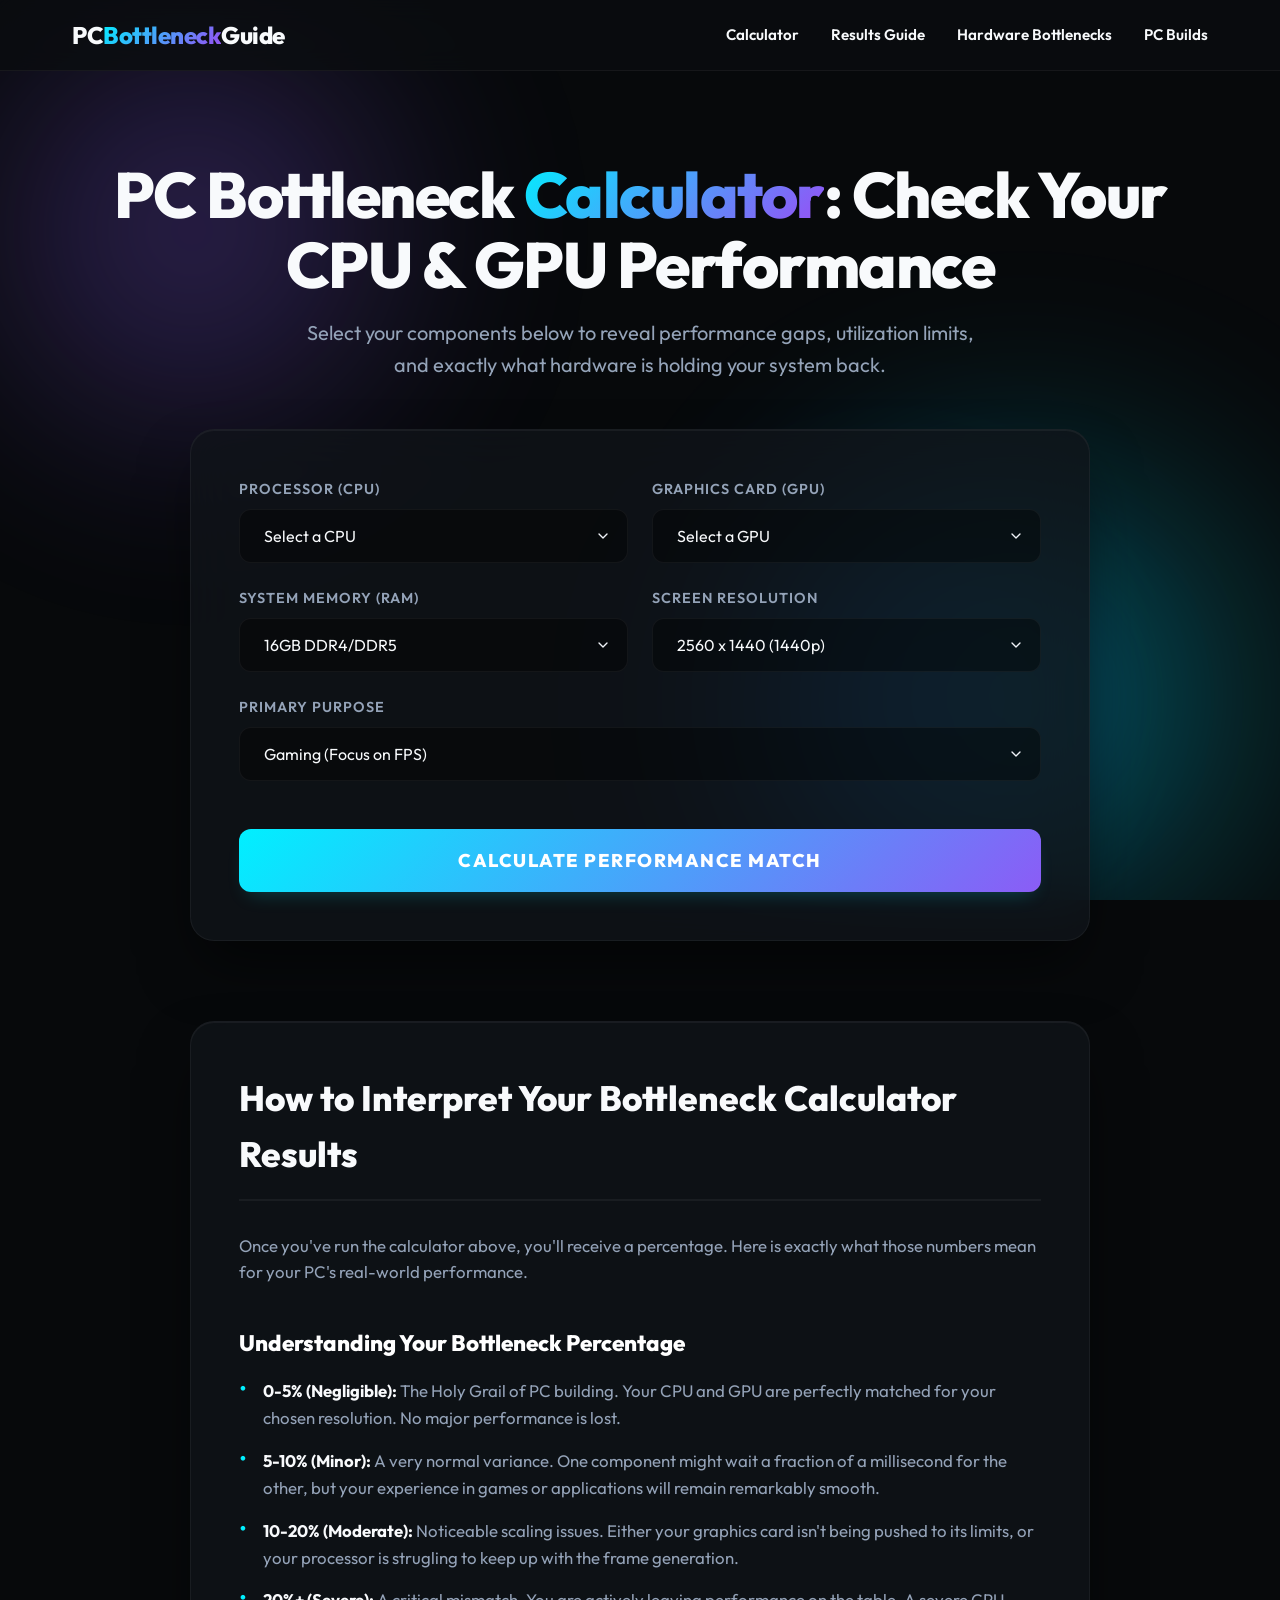
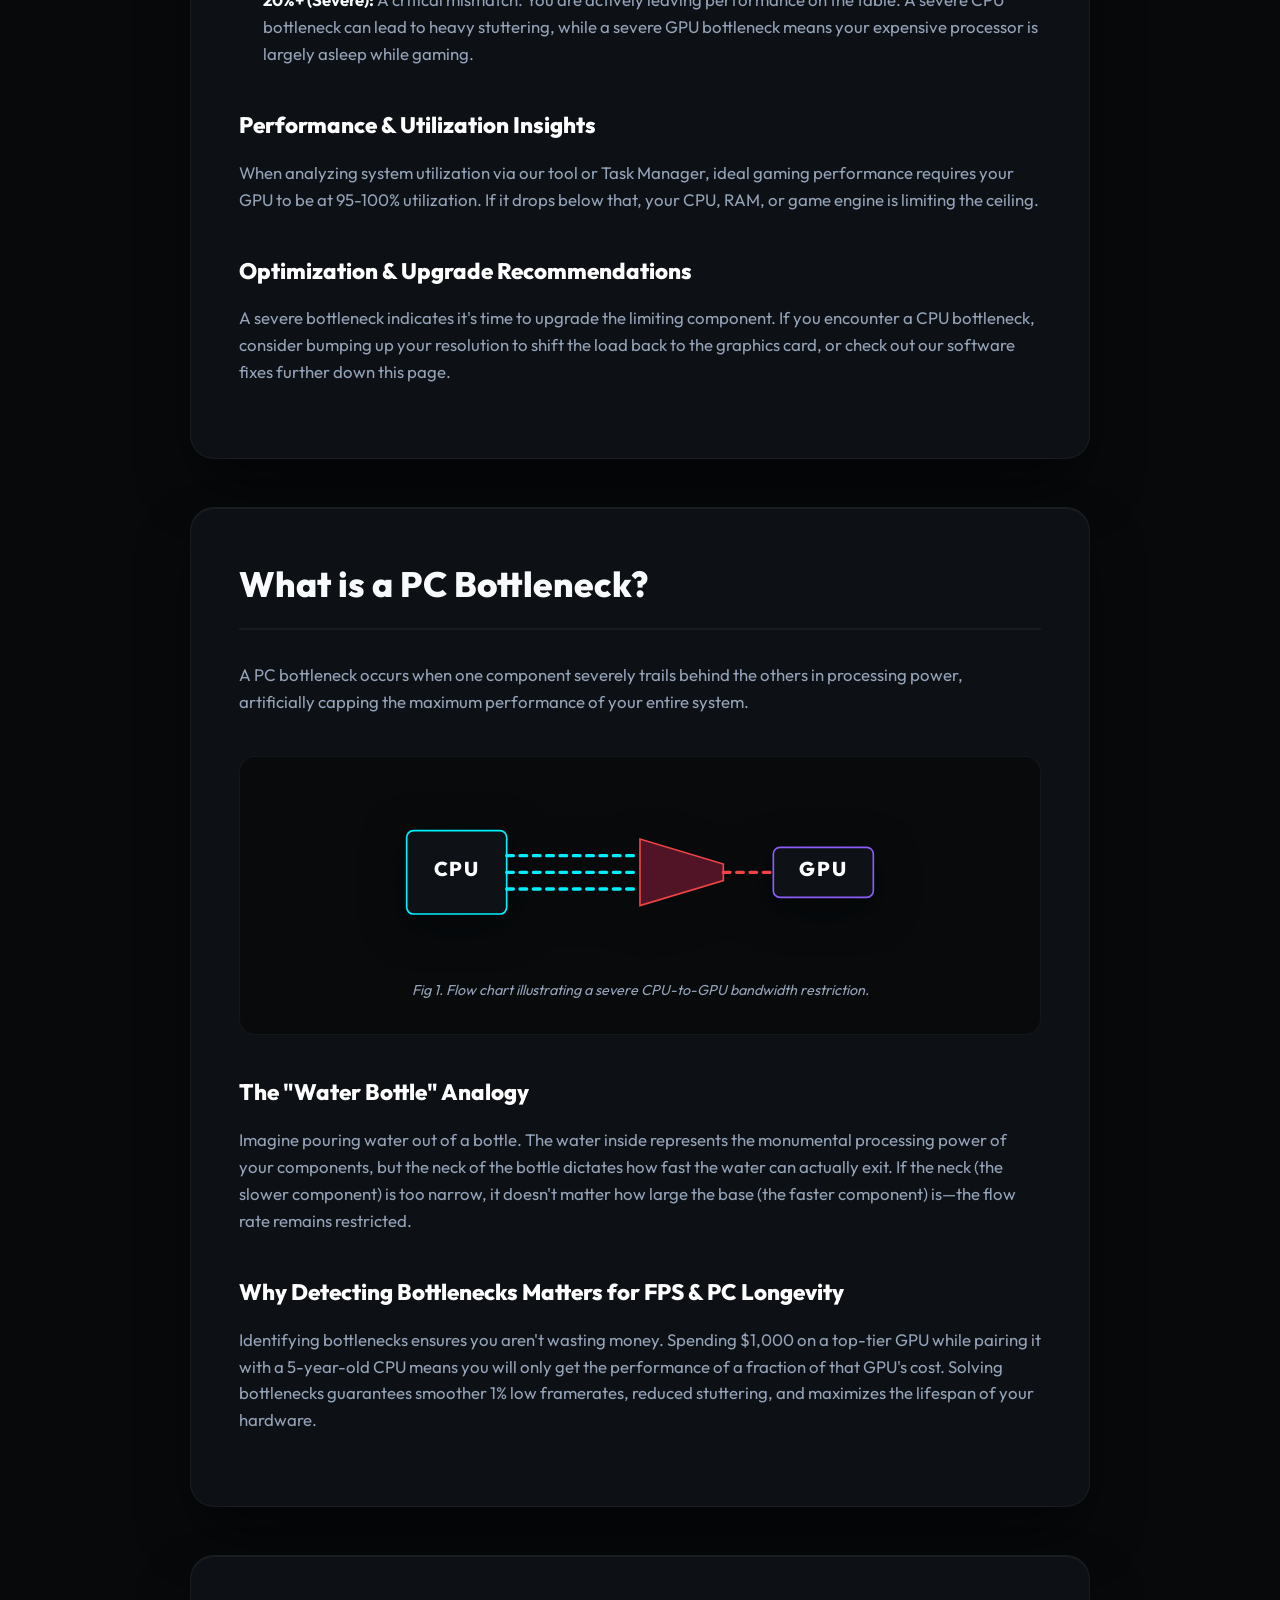
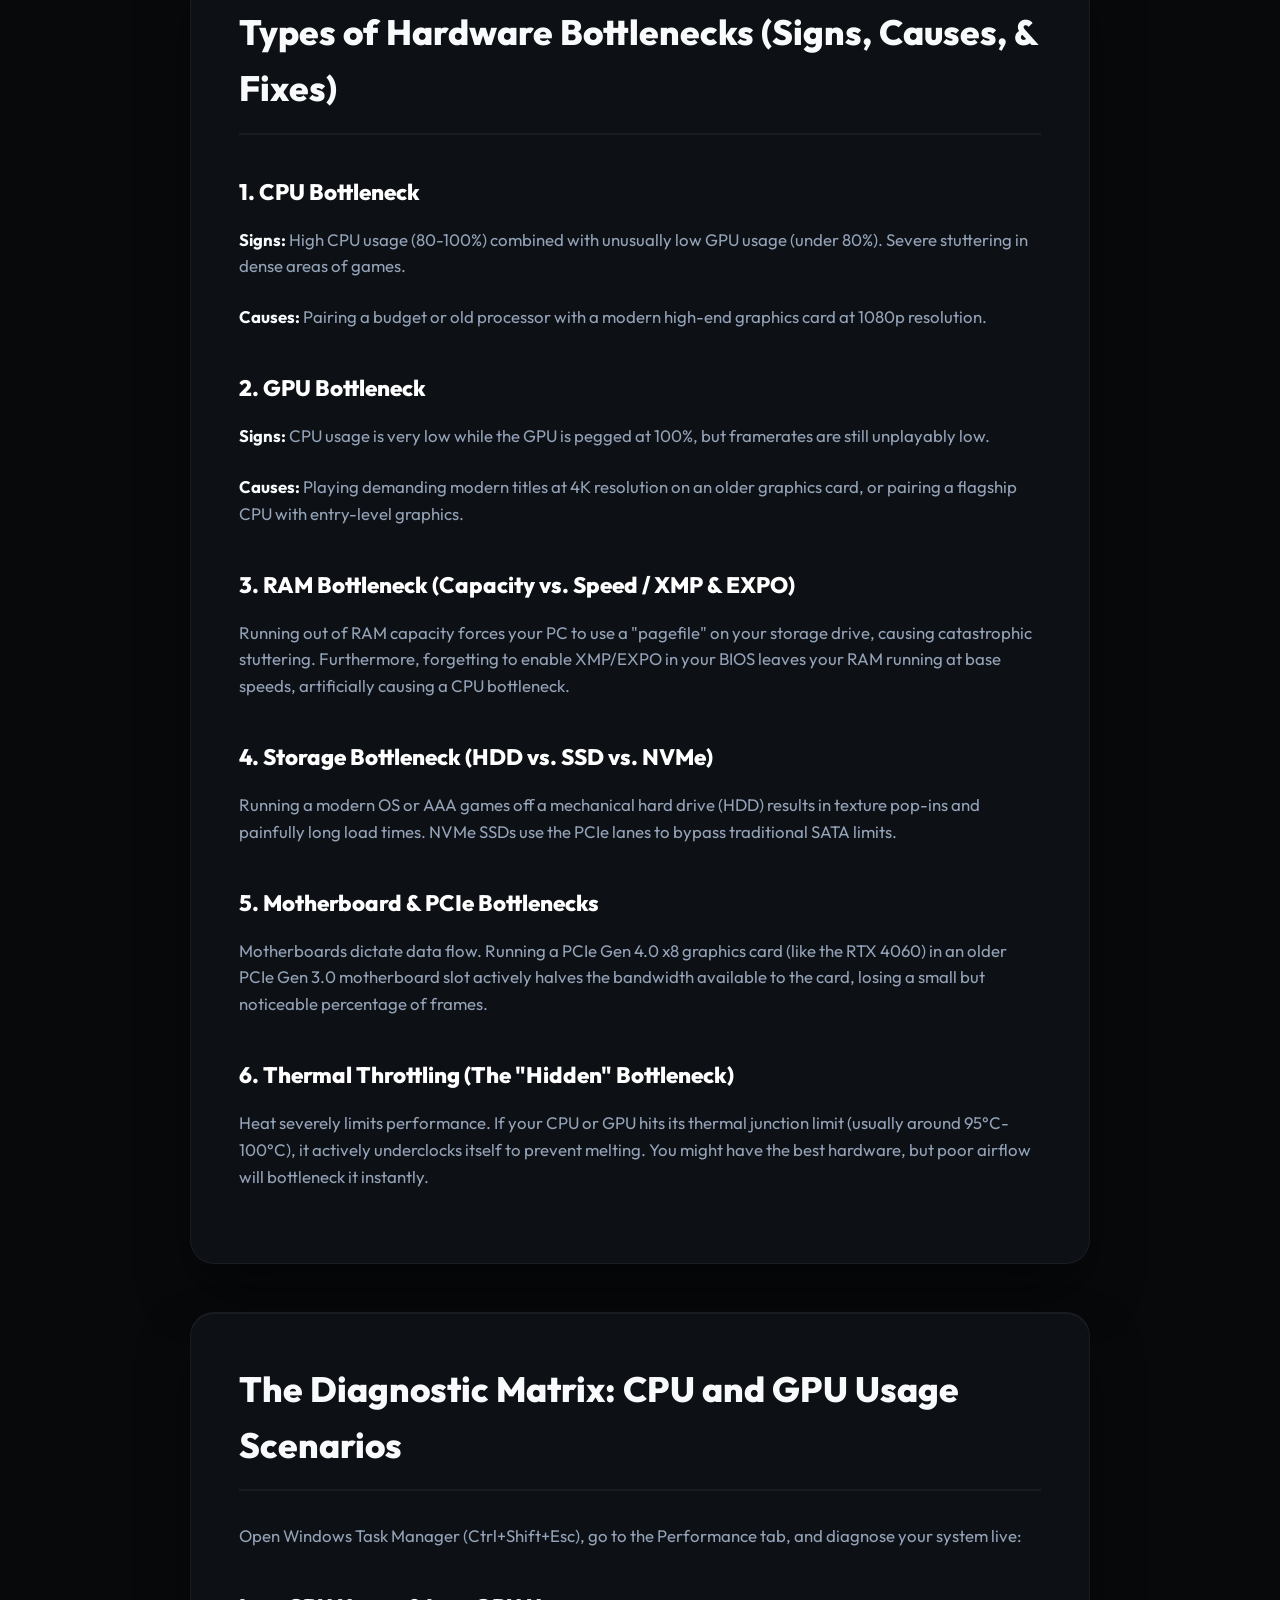
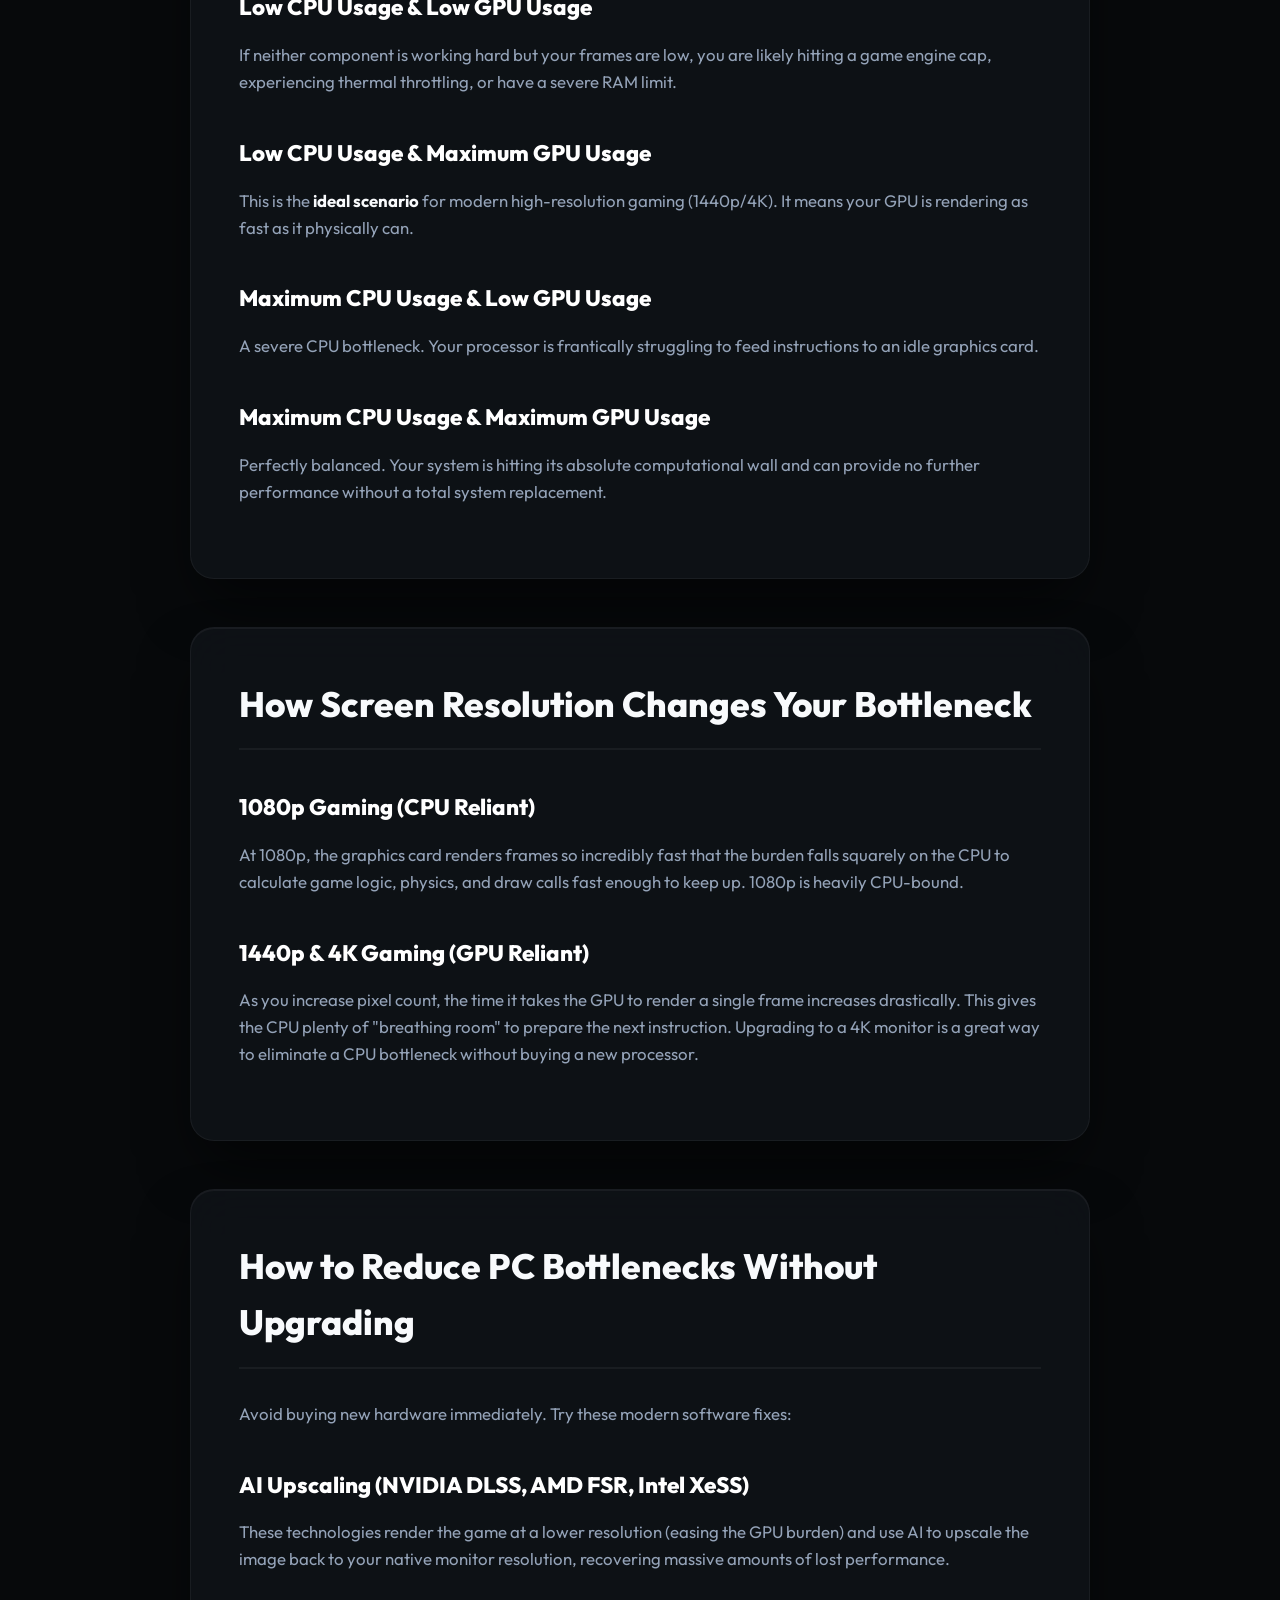
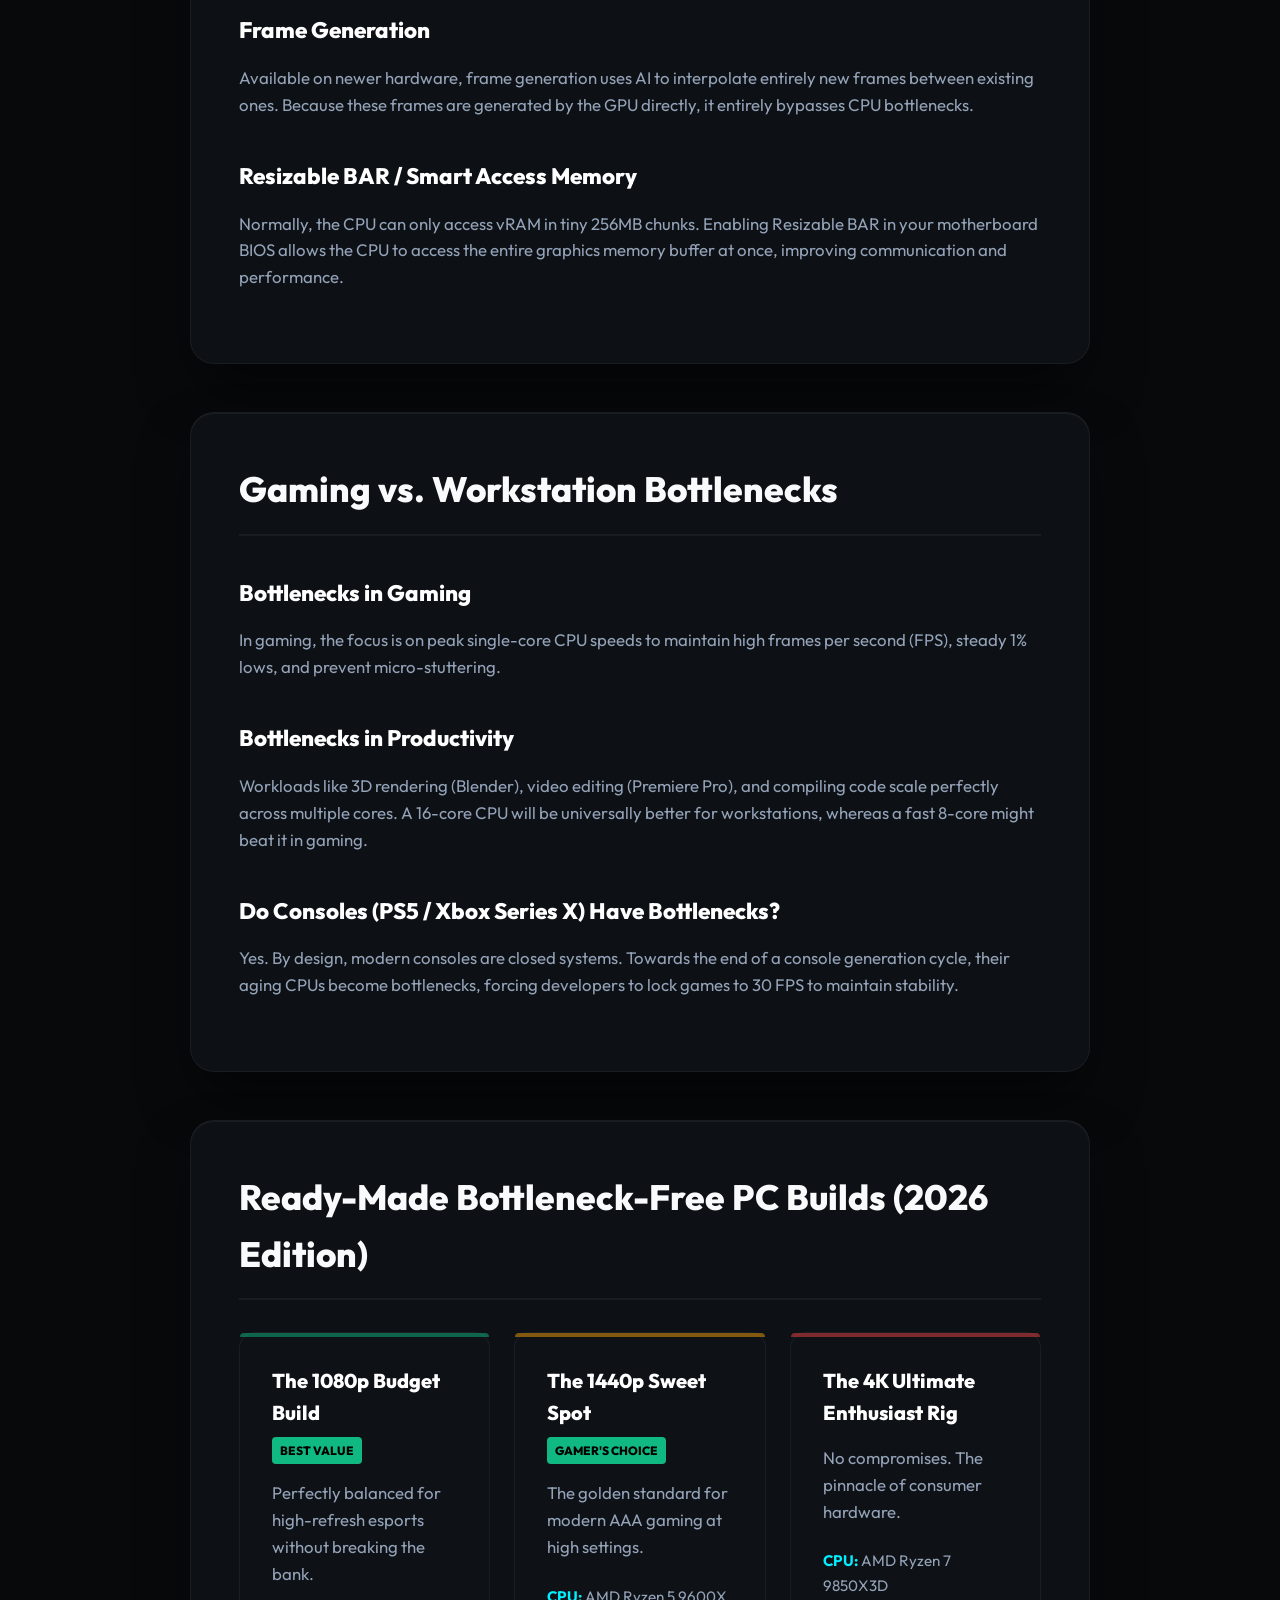
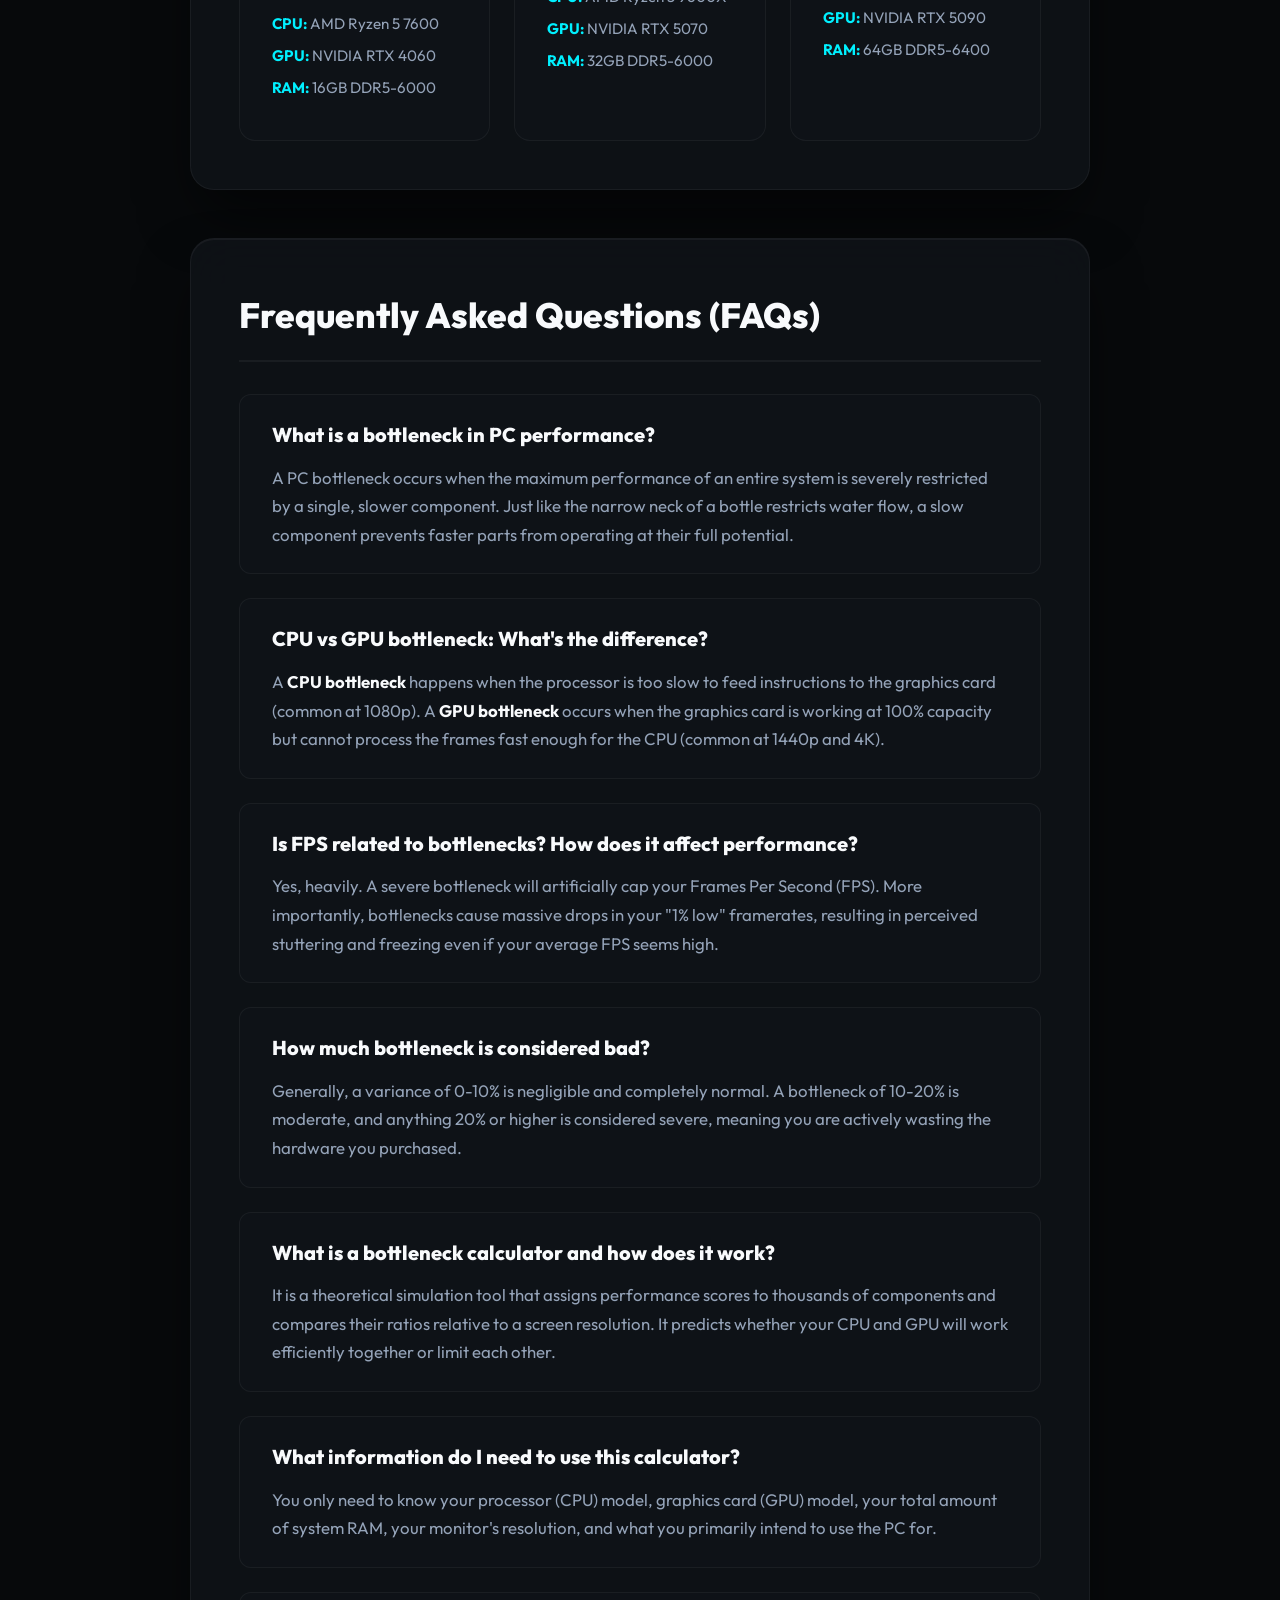
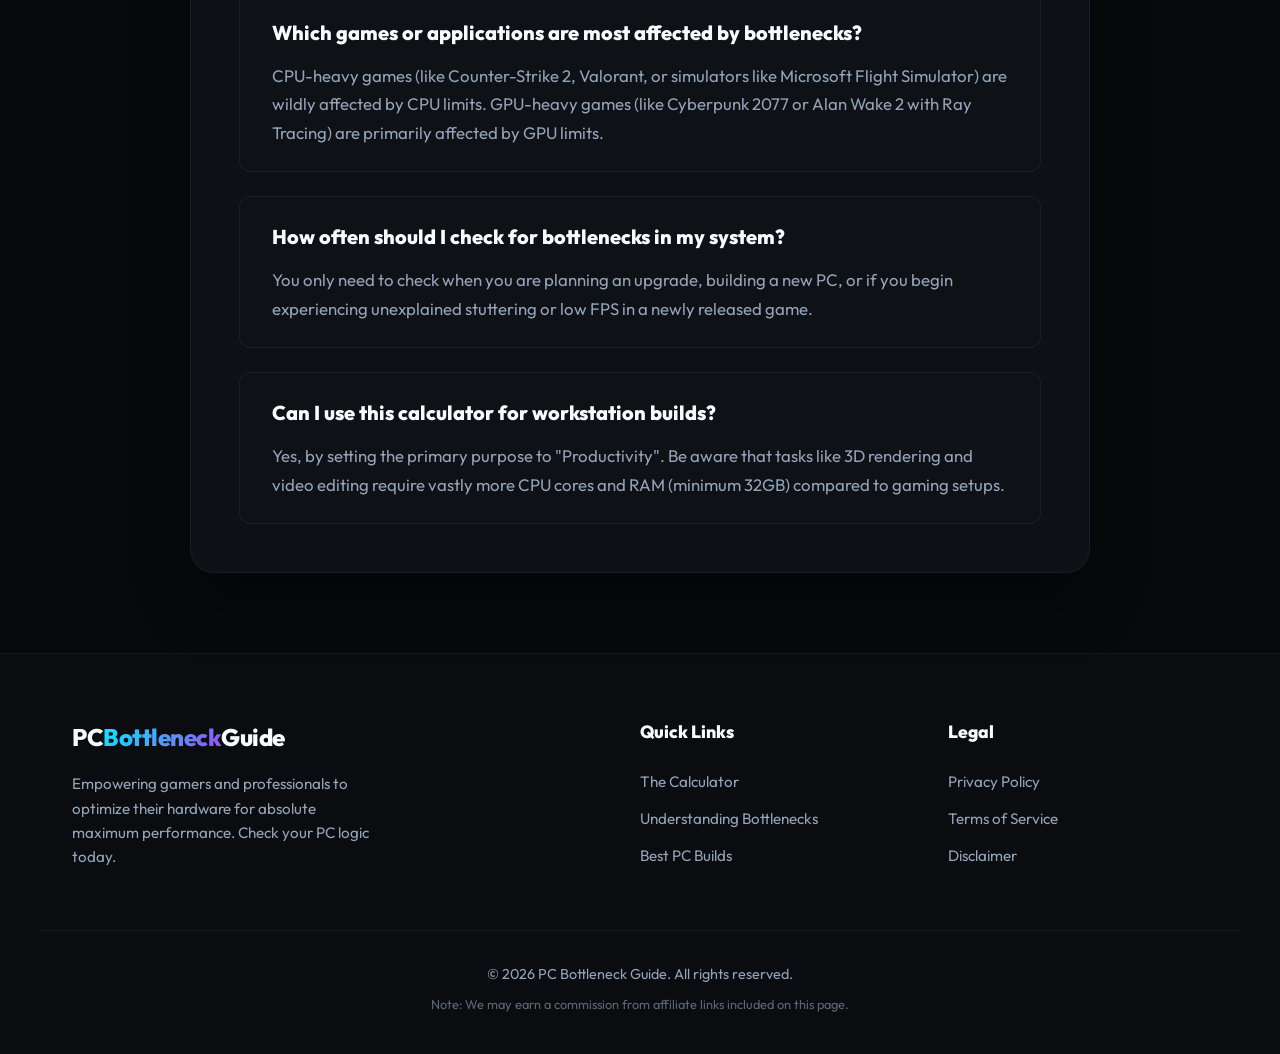
==== index.html @ bea9125f "Add files via upload" ====
<!DOCTYPE html>
<html lang="en">

<head>
    <meta charset="UTF-8">
    <meta name="viewport" content="width=device-width, initial-scale=1.0">
    <title>PC Bottleneck Calculator: Check Your CPU & GPU Performance</title>
    <link href="https://fonts.googleapis.com/css2?family=Outfit:wght@300;400;600;800&display=swap" rel="stylesheet">
    <link rel="stylesheet" href="styles.css">
    <meta name="description"
        content="Calculate PC bottlenecks and find out if your CPU, GPU, or RAM is holding your system back. Discover expert tips to optimize your build for gaming and productivity.">

    <!-- Technical & On-Page SEO -->
    <link rel="canonical" href="https://yourdomain.com/" />
    <meta name="robots" content="index, follow, max-image-preview:large, max-snippet:-1, max-video-preview:-1" />
    <meta name="keywords"
        content="bottleneck calculator, pc bottleneck, cpu bottleneck, gpu bottleneck, pc build optimizer, gaming frame rate, computer bottleneck test">

    <!-- Open Graph (Facebook, LinkedIn) -->
    <meta property="og:locale" content="en_US" />
    <meta property="og:type" content="website" />
    <meta property="og:title" content="PC Bottleneck Calculator: Check Your CPU & GPU Match" />
    <meta property="og:description"
        content="Calculate PC bottlenecks and find out if your CPU, GPU, or RAM is holding your system back. Discover expert tips to optimize your build." />
    <meta property="og:url" content="https://yourdomain.com/" />
    <meta property="og:site_name" content="PC Bottleneck Guide" />
    <meta property="og:image" content="https://yourdomain.com/og-image.jpg" />
    <meta property="og:image:width" content="1200" />
    <meta property="og:image:height" content="630" />

    <!-- Twitter Cards -->
    <meta name="twitter:card" content="summary_large_image" />
    <meta name="twitter:title" content="PC Bottleneck Calculator: Check Your CPU & GPU Match" />
    <meta name="twitter:description"
        content="Calculate PC bottlenecks and find out if your CPU, GPU, or RAM is holding your system back." />
    <meta name="twitter:image" content="https://yourdomain.com/twitter-image.jpg" />

    <!-- Structured Data for FAQ E-E-A-T SEO -->
    <script type="application/ld+json">
    {
      "@context": "https://schema.org",
      "@type": "FAQPage",
      "mainEntity": [
        {
          "@type": "Question",
          "name": "What is a bottleneck in PC performance?",
          "acceptedAnswer": {
            "@type": "Answer",
            "text": "A bottleneck occurs when the performance of an entire computer system is severely limited by a single component, most commonly the CPU or GPU."
          }
        },
        {
          "@type": "Question",
          "name": "Should I upgrade my CPU or GPU first?",
          "acceptedAnswer": {
            "@type": "Answer",
            "text": "If you experience high CPU usage and low GPU usage, upgrade the CPU. If your GPU hits 100% while your CPU has plenty of overhead, upgrading the GPU will yield the most benefit."
          }
        }
      ]
    }
    </script>
</head>

<body id="top">
    <div class="background-effects">
        <div class="glow-orb orb-1"></div>
        <div class="glow-orb orb-2"></div>
        <div class="glow-orb orb-3"></div>
    </div>

    <header class="site-header glass-nav">
        <div class="nav-container">
            <a href="#top" class="logo">PC<span class="highlight">Bottleneck</span>Guide</a>

            <button class="mobile-menu-btn" aria-label="Toggle menu">
                <svg viewBox="0 0 24 24" width="24" height="24" stroke="currentColor" stroke-width="2" fill="none"
                    stroke-linecap="round" stroke-linejoin="round">
                    <line x1="3" y1="12" x2="21" y2="12"></line>
                    <line x1="3" y1="6" x2="21" y2="6"></line>
                    <line x1="3" y1="18" x2="21" y2="18"></line>
                </svg>
            </button>

            <nav class="main-nav" id="main-nav">
                <a href="#calculator">Calculator</a>
                <a href="#interpretation">Results Guide</a>
                <a href="#bottlenecks">Hardware Bottlenecks</a>
                <a href="#builds">PC Builds</a>
            </nav>
        </div>
    </header>

    <div class="page-container">

        <!-- Hero & Calculator Section -->
        <section id="calculator" class="hero-section">
            <div class="hero-text reveal">
                <h1>PC Bottleneck <span class="highlight">Calculator</span>: Check Your CPU & GPU Performance</h1>
                <p>Select your components below to reveal performance gaps, utilization limits, and exactly what
                    hardware is holding your system back.</p>
            </div>

            <main class="calculator-card glass-panel reveal">
                <div class="input-grid">
                    <!-- Row 1 -->
                    <div class="input-field">
                        <label for="cpu-select">Processor (CPU)</label>
                        <select id="cpu-select" class="custom-select">
                            <option value="" disabled selected>Select a CPU</option>
                        </select>
                    </div>

                    <div class="input-field">
                        <label for="gpu-select">Graphics Card (GPU)</label>
                        <select id="gpu-select" class="custom-select">
                            <option value="" disabled selected>Select a GPU</option>
                        </select>
                    </div>

                    <!-- Row 2 -->
                    <div class="input-field">
                        <label for="ram-select">System Memory (RAM)</label>
                        <select id="ram-select" class="custom-select">
                            <option value="8">8GB DDR4/DDR5</option>
                            <option value="16" selected>16GB DDR4/DDR5</option>
                            <option value="32">32GB DDR4/DDR5</option>
                            <option value="64">64GB+ DDR4/DDR5</option>
                        </select>
                    </div>

                    <div class="input-field">
                        <label for="resolution-select">Screen Resolution</label>
                        <select id="resolution-select" class="custom-select">
                            <option value="1080">1920 x 1080 (1080p)</option>
                            <option value="1440" selected>2560 x 1440 (1440p)</option>
                            <option value="2160">3840 x 2160 (4K)</option>
                        </select>
                    </div>

                    <!-- Row 3 -->
                    <div class="input-field full-width">
                        <label for="purpose-select">Primary Purpose</label>
                        <select id="purpose-select" class="custom-select">
                            <option value="gaming" selected>Gaming (Focus on FPS)</option>
                            <option value="productivity">Productivity (Video Editing, Rendering)</option>
                            <option value="general">General Use & Browsing</option>
                        </select>
                    </div>
                </div>

                <button id="calculate-btn" class="primary-btn mt-4">Calculate Performance Match</button>

                <div id="results-section" class="results-container hidden">
                    <div class="result-header">
                        <h2>Analysis <span class="highlight">Result</span></h2>
                    </div>

                    <div class="bottleneck-display">
                        <div class="score-circle">
                            <svg viewBox="0 0 36 36" class="circular-chart">
                                <path class="circle-bg"
                                    d="M18 2.0845 a 15.9155 15.9155 0 0 1 0 31.831 a 15.9155 15.9155 0 0 1 0 -31.831" />
                                <path class="circle" id="bottleneck-circle" stroke-dasharray="0, 100"
                                    d="M18 2.0845 a 15.9155 15.9155 0 0 1 0 31.831 a 15.9155 15.9155 0 0 1 0 -31.831" />
                                <text x="18" y="20.35" class="percentage" id="bottleneck-percentage">0%</text>
                            </svg>
                        </div>
                    </div>

                    <div class="diagnosis">
                        <h3 id="diagnosis-title">Perfect Match</h3>
                        <p id="diagnosis-text">Your components are working great together.</p>
                        <div id="ram-diagnosis" class="ram-warning hidden"></div>
                    </div>

                    <div class="component-bars">
                        <div class="bar-group">
                            <div class="bar-label">
                                <span>CPU Utilization</span>
                                <span id="cpu-util-val">100%</span>
                            </div>
                            <div class="progress-bar-bg">
                                <div class="progress-bar-fill" id="cpu-bar" style="width: 100%;"></div>
                            </div>
                        </div>
                        <div class="bar-group">
                            <div class="bar-label">
                                <span>GPU Utilization</span>
                                <span id="gpu-util-val">100%</span>
                            </div>
                            <div class="progress-bar-bg">
                                <div class="progress-bar-fill" id="gpu-bar" style="width: 100%;"></div>
                            </div>
                        </div>
                    </div>
                </div>
            </main>
        </section>

        <!-- SEO Content Sections -->
        <div class="content-wrapper">

            <section id="interpretation" class="article-section glass-panel reveal">
                <h2>How to Interpret Your Bottleneck Calculator Results</h2>
                <div class="article-content">
                    <p>Once you've run the calculator above, you'll receive a percentage. Here is exactly what those
                        numbers mean for your PC's real-world performance.</p>

                    <h3>Understanding Your Bottleneck Percentage</h3>
                    <ul class="styled-list">
                        <li><strong>0-5% (Negligible):</strong> The Holy Grail of PC building. Your CPU and GPU are
                            perfectly matched for your chosen resolution. No major performance is lost.</li>
                        <li><strong>5-10% (Minor):</strong> A very normal variance. One component might wait a fraction
                            of a millisecond for the other, but your experience in games or applications will remain
                            remarkably smooth.</li>
                        <li><strong>10-20% (Moderate):</strong> Noticeable scaling issues. Either your graphics card
                            isn't being pushed to its limits, or your processor is strugling to keep up with the frame
                            generation.</li>
                        <li><strong>20%+ (Severe):</strong> A critical mismatch. You are actively leaving performance on
                            the table. A severe CPU bottleneck can lead to heavy stuttering, while a severe GPU
                            bottleneck means your expensive processor is largely asleep while gaming.</li>
                    </ul>

                    <h3>Performance & Utilization Insights</h3>
                    <p>When analyzing system utilization via our tool or Task Manager, ideal gaming performance requires
                        your GPU to be at 95-100% utilization. If it drops below that, your CPU, RAM, or game engine is
                        limiting the ceiling.</p>

                    <h3>Optimization & Upgrade Recommendations</h3>
                    <p>A severe bottleneck indicates it's time to upgrade the limiting component. If you encounter a CPU
                        bottleneck, consider bumping up your resolution to shift the load back to the graphics card, or
                        check out our software fixes further down this page.</p>
                </div>
            </section>

            <section class="article-section glass-panel reveal">
                <h2>What is a PC Bottleneck?</h2>
                <div class="article-content">
                    <p>A PC bottleneck occurs when one component severely trails behind the others in processing power,
                        artificially capping the maximum performance of your entire system.</p>

                    <!-- SEO Optimized Graphic -->
                    <figure class="seo-graphic"
                        aria-label="An animated diagram showing a large CPU data stream being bottlenecked into a smaller GPU, illustrating a PC bottleneck.">
                        <svg viewBox="0 0 600 200" xmlns="http://www.w3.org/2000/svg" class="bottleneck-svg" role="img">
                            <title>Visual Representation of a PC Bottleneck</title>
                            <!-- CPU Box -->
                            <rect x="20" y="50" width="120" height="100" rx="8" class="hw-box cpu-box" />
                            <text x="80" y="105" text-anchor="middle" class="hw-text">CPU</text>

                            <!-- Wide Data Stream -->
                            <path d="M 140 100 L 300 100" class="data-stream fast-stream" />
                            <path d="M 140 80 L 300 80" class="data-stream fast-stream" />
                            <path d="M 140 120 L 300 120" class="data-stream fast-stream" />

                            <!-- The Bottleneck Funnel -->
                            <polygon points="300,60 300,140 400,110 400,90" fill="rgba(255,51,102,0.3)"
                                stroke="var(--danger)" stroke-width="2" />

                            <!-- Slow Data Stream -->
                            <path d="M 400 100 L 460 100" class="data-stream slow-stream" />

                            <!-- GPU Box -->
                            <rect x="460" y="70" width="120" height="60" rx="8" class="hw-box gpu-box" />
                            <text x="520" y="105" text-anchor="middle" class="hw-text">GPU</text>
                        </svg>
                        <figcaption>Fig 1. Flow chart illustrating a severe CPU-to-GPU bandwidth restriction.
                        </figcaption>
                    </figure>

                    <h3>The "Water Bottle" Analogy</h3>
                    <p>Imagine pouring water out of a bottle. The water inside represents the monumental processing
                        power of your components, but the neck of the bottle dictates how fast the water can actually
                        exit. If the neck (the slower component) is too narrow, it doesn't matter how large the base
                        (the faster component) is—the flow rate remains restricted.</p>

                    <h3>Why Detecting Bottlenecks Matters for FPS & PC Longevity</h3>
                    <p>Identifying bottlenecks ensures you aren't wasting money. Spending $1,000 on a top-tier GPU while
                        pairing it with a 5-year-old CPU means you will only get the performance of a fraction of that
                        GPU's cost. Solving bottlenecks guarantees smoother 1% low framerates, reduced stuttering, and
                        maximizes the lifespan of your hardware.</p>
                </div>
            </section>

            <section id="bottlenecks" class="article-section glass-panel reveal">
                <h2>Types of Hardware Bottlenecks (Signs, Causes, & Fixes)</h2>
                <div class="article-content">

                    <h3>1. CPU Bottleneck</h3>
                    <p><strong>Signs:</strong> High CPU usage (80-100%) combined with unusually low GPU usage (under
                        80%). Severe stuttering in dense areas of games.</p>
                    <p><strong>Causes:</strong> Pairing a budget or old processor with a modern high-end graphics card
                        at 1080p resolution.</p>

                    <h3>2. GPU Bottleneck</h3>
                    <p><strong>Signs:</strong> CPU usage is very low while the GPU is pegged at 100%, but framerates are
                        still unplayably low.</p>
                    <p><strong>Causes:</strong> Playing demanding modern titles at 4K resolution on an older graphics
                        card, or pairing a flagship CPU with entry-level graphics.</p>

                    <h3>3. RAM Bottleneck (Capacity vs. Speed / XMP & EXPO)</h3>
                    <p>Running out of RAM capacity forces your PC to use a "pagefile" on your storage drive, causing
                        catastrophic stuttering. Furthermore, forgetting to enable XMP/EXPO in your BIOS leaves your RAM
                        running at base speeds, artificially causing a CPU bottleneck.</p>

                    <h3>4. Storage Bottleneck (HDD vs. SSD vs. NVMe)</h3>
                    <p>Running a modern OS or AAA games off a mechanical hard drive (HDD) results in texture pop-ins and
                        painfully long load times. NVMe SSDs use the PCIe lanes to bypass traditional SATA limits.</p>

                    <h3>5. Motherboard & PCIe Bottlenecks</h3>
                    <p>Motherboards dictate data flow. Running a PCIe Gen 4.0 x8 graphics card (like the RTX 4060) in an
                        older PCIe Gen 3.0 motherboard slot actively halves the bandwidth available to the card, losing
                        a small but noticeable percentage of frames.</p>

                    <h3>6. Thermal Throttling (The "Hidden" Bottleneck)</h3>
                    <p>Heat severely limits performance. If your CPU or GPU hits its thermal junction limit (usually
                        around 95°C-100°C), it actively underclocks itself to prevent melting. You might have the best
                        hardware, but poor airflow will bottleneck it instantly.</p>
                </div>
            </section>

            <section class="article-section glass-panel reveal">
                <h2>The Diagnostic Matrix: CPU and GPU Usage Scenarios</h2>
                <div class="article-content">
                    <p>Open Windows Task Manager (Ctrl+Shift+Esc), go to the Performance tab, and diagnose your system
                        live:</p>

                    <h3>Low CPU Usage & Low GPU Usage</h3>
                    <p>If neither component is working hard but your frames are low, you are likely hitting a game
                        engine cap, experiencing thermal throttling, or have a severe RAM limit.</p>

                    <h3>Low CPU Usage & Maximum GPU Usage</h3>
                    <p>This is the <strong>ideal scenario</strong> for modern high-resolution gaming (1440p/4K). It
                        means your GPU is rendering as fast as it physically can.</p>

                    <h3>Maximum CPU Usage & Low GPU Usage</h3>
                    <p>A severe CPU bottleneck. Your processor is frantically struggling to feed instructions to an idle
                        graphics card.</p>

                    <h3>Maximum CPU Usage & Maximum GPU Usage</h3>
                    <p>Perfectly balanced. Your system is hitting its absolute computational wall and can provide no
                        further performance without a total system replacement.</p>
                </div>
            </section>

            <section class="article-section glass-panel reveal">
                <h2>How Screen Resolution Changes Your Bottleneck</h2>
                <div class="article-content">
                    <h3>1080p Gaming (CPU Reliant)</h3>
                    <p>At 1080p, the graphics card renders frames so incredibly fast that the burden falls squarely on
                        the CPU to calculate game logic, physics, and draw calls fast enough to keep up. 1080p is
                        heavily CPU-bound.</p>

                    <h3>1440p & 4K Gaming (GPU Reliant)</h3>
                    <p>As you increase pixel count, the time it takes the GPU to render a single frame increases
                        drastically. This gives the CPU plenty of "breathing room" to prepare the next instruction.
                        Upgrading to a 4K monitor is a great way to eliminate a CPU bottleneck without buying a new
                        processor.</p>
                </div>
            </section>

            <section class="article-section glass-panel reveal">
                <h2>How to Reduce PC Bottlenecks Without Upgrading</h2>
                <div class="article-content">
                    <p>Avoid buying new hardware immediately. Try these modern software fixes:</p>

                    <h3>AI Upscaling (NVIDIA DLSS, AMD FSR, Intel XeSS)</h3>
                    <p>These technologies render the game at a lower resolution (easing the GPU burden) and use AI to
                        upscale the image back to your native monitor resolution, recovering massive amounts of lost
                        performance.</p>

                    <h3>Frame Generation</h3>
                    <p>Available on newer hardware, frame generation uses AI to interpolate entirely new frames between
                        existing ones. Because these frames are generated by the GPU directly, it entirely bypasses CPU
                        bottlenecks.</p>

                    <h3>Resizable BAR / Smart Access Memory</h3>
                    <p>Normally, the CPU can only access vRAM in tiny 256MB chunks. Enabling Resizable BAR in your
                        motherboard BIOS allows the CPU to access the entire graphics memory buffer at once, improving
                        communication and performance.</p>
                </div>
            </section>

            <section class="article-section glass-panel reveal">
                <h2>Gaming vs. Workstation Bottlenecks</h2>
                <div class="article-content">
                    <h3>Bottlenecks in Gaming</h3>
                    <p>In gaming, the focus is on peak single-core CPU speeds to maintain high frames per second (FPS),
                        steady 1% lows, and prevent micro-stuttering.</p>

                    <h3>Bottlenecks in Productivity</h3>
                    <p>Workloads like 3D rendering (Blender), video editing (Premiere Pro), and compiling code scale
                        perfectly across multiple cores. A 16-core CPU will be universally better for workstations,
                        whereas a fast 8-core might beat it in gaming.</p>

                    <h3>Do Consoles (PS5 / Xbox Series X) Have Bottlenecks?</h3>
                    <p>Yes. By design, modern consoles are closed systems. Towards the end of a console generation
                        cycle, their aging CPUs become bottlenecks, forcing developers to lock games to 30 FPS to
                        maintain stability.</p>
                </div>
            </section>

            <section id="builds" class="article-section glass-panel reveal">
                <h2>Ready-Made Bottleneck-Free PC Builds (2026 Edition)</h2>
                <div class="article-content builds-grid">

                    <div class="build-card highlight-border reveal">
                        <h3>The 1080p Budget Build <span class="badge">Best Value</span></h3>
                        <p>Perfectly balanced for high-refresh esports without breaking the bank.</p>
                        <ul>
                            <li><strong>CPU:</strong> AMD Ryzen 5 7600</li>
                            <li><strong>GPU:</strong> NVIDIA RTX 4060</li>
                            <li><strong>RAM:</strong> 16GB DDR5-6000</li>
                        </ul>
                    </div>

                    <div class="build-card highlight-border mid-tier reveal">
                        <h3>The 1440p Sweet Spot <span class="badge">Gamer's Choice</span></h3>
                        <p>The golden standard for modern AAA gaming at high settings.</p>
                        <ul>
                            <li><strong>CPU:</strong> AMD Ryzen 5 9600X</li>
                            <li><strong>GPU:</strong> NVIDIA RTX 5070</li>
                            <li><strong>RAM:</strong> 32GB DDR5-6000</li>
                        </ul>
                    </div>

                    <div class="build-card highlight-border top-tier reveal">
                        <h3>The 4K Ultimate Enthusiast Rig</h3>
                        <p>No compromises. The pinnacle of consumer hardware.</p>
                        <ul>
                            <li><strong>CPU:</strong> AMD Ryzen 7 9850X3D</li>
                            <li><strong>GPU:</strong> NVIDIA RTX 5090</li>
                            <li><strong>RAM:</strong> 64GB DDR5-6400</li>
                        </ul>
                    </div>

                </div>
            </section>

            <section class="article-section glass-panel reveal">
                <h2>Frequently Asked Questions (FAQs)</h2>
                <div class="article-content faqs" itemscope itemtype="https://schema.org/FAQPage">

                    <div class="faq-item" itemscope itemprop="mainEntity" itemtype="https://schema.org/Question">
                        <h4 itemprop="name">What is a bottleneck in PC performance?</h4>
                        <div itemscope itemprop="acceptedAnswer" itemtype="https://schema.org/Answer">
                            <p itemprop="text">A PC bottleneck occurs when the maximum performance of an entire system
                                is severely restricted by a single, slower component. Just like the narrow neck of a
                                bottle restricts water flow, a slow component prevents faster parts from operating at
                                their full potential.</p>
                        </div>
                    </div>

                    <div class="faq-item" itemscope itemprop="mainEntity" itemtype="https://schema.org/Question">
                        <h4 itemprop="name">CPU vs GPU bottleneck: What's the difference?</h4>
                        <div itemscope itemprop="acceptedAnswer" itemtype="https://schema.org/Answer">
                            <p itemprop="text">A <strong>CPU bottleneck</strong> happens when the processor is too slow
                                to feed instructions to the graphics card (common at 1080p). A <strong>GPU
                                    bottleneck</strong> occurs when the graphics card is working at 100% capacity but
                                cannot process the frames fast enough for the CPU (common at 1440p and 4K).</p>
                        </div>
                    </div>

                    <div class="faq-item" itemscope itemprop="mainEntity" itemtype="https://schema.org/Question">
                        <h4 itemprop="name">Is FPS related to bottlenecks? How does it affect performance?</h4>
                        <div itemscope itemprop="acceptedAnswer" itemtype="https://schema.org/Answer">
                            <p itemprop="text">Yes, heavily. A severe bottleneck will artificially cap your Frames Per
                                Second (FPS). More importantly, bottlenecks cause massive drops in your "1% low"
                                framerates, resulting in perceived stuttering and freezing even if your average FPS
                                seems high.</p>
                        </div>
                    </div>

                    <div class="faq-item" itemscope itemprop="mainEntity" itemtype="https://schema.org/Question">
                        <h4 itemprop="name">How much bottleneck is considered bad?</h4>
                        <div itemscope itemprop="acceptedAnswer" itemtype="https://schema.org/Answer">
                            <p itemprop="text">Generally, a variance of 0-10% is negligible and completely normal. A
                                bottleneck of 10-20% is moderate, and anything 20% or higher is considered severe,
                                meaning you are actively wasting the hardware you purchased.</p>
                        </div>
                    </div>

                    <div class="faq-item" itemscope itemprop="mainEntity" itemtype="https://schema.org/Question">
                        <h4 itemprop="name">What is a bottleneck calculator and how does it work?</h4>
                        <div itemscope itemprop="acceptedAnswer" itemtype="https://schema.org/Answer">
                            <p itemprop="text">It is a theoretical simulation tool that assigns performance scores to
                                thousands of components and compares their ratios relative to a screen resolution. It
                                predicts whether your CPU and GPU will work efficiently together or limit each other.
                            </p>
                        </div>
                    </div>

                    <div class="faq-item" itemscope itemprop="mainEntity" itemtype="https://schema.org/Question">
                        <h4 itemprop="name">What information do I need to use this calculator?</h4>
                        <div itemscope itemprop="acceptedAnswer" itemtype="https://schema.org/Answer">
                            <p itemprop="text">You only need to know your processor (CPU) model, graphics card (GPU)
                                model, your total amount of system RAM, your monitor's resolution, and what you
                                primarily intend to use the PC for.</p>
                        </div>
                    </div>

                    <div class="faq-item" itemscope itemprop="mainEntity" itemtype="https://schema.org/Question">
                        <h4 itemprop="name">Which games or applications are most affected by bottlenecks?</h4>
                        <div itemscope itemprop="acceptedAnswer" itemtype="https://schema.org/Answer">
                            <p itemprop="text">CPU-heavy games (like Counter-Strike 2, Valorant, or simulators like
                                Microsoft Flight Simulator) are wildly affected by CPU limits. GPU-heavy games (like
                                Cyberpunk 2077 or Alan Wake 2 with Ray Tracing) are primarily affected by GPU limits.
                            </p>
                        </div>
                    </div>

                    <div class="faq-item" itemscope itemprop="mainEntity" itemtype="https://schema.org/Question">
                        <h4 itemprop="name">How often should I check for bottlenecks in my system?</h4>
                        <div itemscope itemprop="acceptedAnswer" itemtype="https://schema.org/Answer">
                            <p itemprop="text">You only need to check when you are planning an upgrade, building a new
                                PC, or if you begin experiencing unexplained stuttering or low FPS in a newly released
                                game.</p>
                        </div>
                    </div>

                    <div class="faq-item" itemscope itemprop="mainEntity" itemtype="https://schema.org/Question">
                        <h4 itemprop="name">Can I use this calculator for workstation builds?</h4>
                        <div itemscope itemprop="acceptedAnswer" itemtype="https://schema.org/Answer">
                            <p itemprop="text">Yes, by setting the primary purpose to "Productivity". Be aware that
                                tasks like 3D rendering and video editing require vastly more CPU cores and RAM (minimum
                                32GB) compared to gaming setups.</p>
                        </div>
                    </div>

                </div>
            </section>

        </div>
    </div> <!-- End Page Container -->

    <footer class="site-footer">
        <div class="footer-container">
            <div class="footer-col brand-col">
                <a href="#top" class="logo">PC<span class="highlight">Bottleneck</span>Guide</a>
                <p>Empowering gamers and professionals to optimize their hardware for absolute maximum performance.
                    Check your PC logic today.</p>
            </div>

            <div class="footer-col link-col">
                <h4>Quick Links</h4>
                <a href="#calculator">The Calculator</a>
                <a href="#bottlenecks">Understanding Bottlenecks</a>
                <a href="#builds">Best PC Builds</a>
            </div>

            <div class="footer-col link-col">
                <h4>Legal</h4>
                <a href="#">Privacy Policy</a>
                <a href="#">Terms of Service</a>
                <a href="#">Disclaimer</a>
            </div>
        </div>

        <div class="footer-bottom">
            <p>&copy; 2026 PC Bottleneck Guide. All rights reserved.</p>
            <p class="disclaimer">Note: We may earn a commission from affiliate links included on this page.</p>
        </div>
    </footer>

    <script src="app.js"></script>
</body>

</html>
---- styles.css ----
:root {
    --bg-color: #07090b;
    /* Deeper space black */
    --panel-bg: rgba(16, 20, 26, 0.75);
    /* Richer glass base */
    --panel-border: rgba(255, 255, 255, 0.05);
    /* Softer border */
    --text-primary: #f8fafc;
    --text-secondary: #94a3b8;
    --accent-primary: #00f0ff;
    /* Neon Cyan */
    --accent-secondary: #8b5cf6;
    /* Vibrant Violet */
    --accent-tertiary: #ec4899;
    /* Hot Pink gradient support */
    --danger: #ef4444;
    /* Accessible Red */
    --success: #10b981;
    /* Pleasant Emerald */
    --warning: #f59e0b;
    /* Amber */
    --shadow-glow: rgba(0, 240, 255, 0.25);
}

* {
    margin: 0;
    padding: 0;
    box-sizing: border-box;
    scroll-behavior: smooth;
}

body {
    font-family: 'Outfit', sans-serif;
    background-color: var(--bg-color);
    color: var(--text-primary);
    line-height: 1.6;
    overflow-x: hidden;
    position: relative;
}

/* Background Effects */
.background-effects {
    position: fixed;
    top: 0;
    left: 0;
    width: 100vw;
    height: 100vh;
    z-index: -1;
    overflow: hidden;
}

.glow-orb {
    position: absolute;
    border-radius: 50%;
    filter: blur(100px);
    opacity: 0.4;
    animation: float 25s infinite alternate;
}

.orb-1 {
    top: -10%;
    left: -10%;
    width: 50vw;
    height: 50vw;
    background: radial-gradient(circle, var(--accent-secondary) 0%, transparent 60%);
}

.orb-2 {
    bottom: -20%;
    right: -10%;
    width: 60vw;
    height: 60vw;
    background: radial-gradient(circle, var(--accent-primary) 0%, transparent 60%);
    animation-delay: -12s;
}

.orb-3 {
    top: 50%;
    left: 50%;
    width: 40vw;
    height: 40vw;
    background: radial-gradient(circle, #0051ff 0%, transparent 60%);
    animation-delay: -5s;
}

@keyframes float {
    0% {
        transform: translate(0, 0) scale(1);
    }

    100% {
        transform: translate(3%, 3%) scale(1.1);
    }
}

/* Typography & Layout */
.highlight {
    background: linear-gradient(135deg, var(--accent-primary), var(--accent-secondary), var(--accent-tertiary));
    background-size: 200% auto;
    -webkit-background-clip: text;
    background-clip: text;
    -webkit-text-fill-color: transparent;
    animation: gradientShift 4s ease infinite;
}

@keyframes gradientShift {
    0% {
        background-position: 0% 50%;
    }

    50% {
        background-position: 100% 50%;
    }

    100% {
        background-position: 0% 50%;
    }
}

.page-container {
    max-width: 1200px;
    margin: 0 auto;
    padding: 0 2rem;
    z-index: 1;
}

/* Animations */
.reveal {
    opacity: 0;
    transform: translateY(40px);
    transition: all 0.8s cubic-bezier(0.175, 0.885, 0.32, 1.275);
}

.reveal.visible {
    opacity: 1;
    transform: translateY(0);
}

/* Navigation */
.site-header {
    position: fixed;
    top: 0;
    width: 100%;
    z-index: 100;
    background: rgba(11, 13, 16, 0.8);
    backdrop-filter: blur(12px);
    -webkit-backdrop-filter: blur(12px);
    border-bottom: 1px solid var(--panel-border);
}

.nav-container {
    max-width: 1200px;
    margin: 0 auto;
    padding: 1rem 2rem;
    display: flex;
    justify-content: space-between;
    align-items: center;
}

.logo {
    font-size: 1.5rem;
    font-weight: 800;
    letter-spacing: -0.5px;
    color: var(--text-primary);
    text-decoration: none;
    display: inline-block;
    transition: transform 0.2s ease, opacity 0.2s ease;
}

.logo:hover {
    transform: scale(1.02);
    opacity: 0.9;
}

.mobile-menu-btn {
    display: none;
    background: none;
    border: none;
    color: var(--text-primary);
    cursor: pointer;
}

.main-nav {
    display: flex;
    align-items: center;
}

.main-nav a {
    color: var(--text-primary);
    text-decoration: none;
    margin-left: 2rem;
    font-weight: 600;
    font-size: 0.95rem;
    transition: color 0.3s ease;
}

.main-nav a:hover {
    color: var(--accent-primary);
}

/* Hero Section */
.hero-section {
    padding-top: 10rem;
    margin-bottom: 5rem;
    text-align: center;
}

.hero-text h1 {
    font-size: 4rem;
    font-weight: 800;
    line-height: 1.1;
    margin-bottom: 1rem;
    letter-spacing: -1.5px;
}

.hero-text p {
    font-size: 1.25rem;
    color: var(--text-secondary);
    max-width: 700px;
    margin: 0 auto 3rem auto;
}

/* Glass Panel Reusable */
.glass-panel {
    background: var(--panel-bg);
    backdrop-filter: blur(24px);
    -webkit-backdrop-filter: blur(24px);
    border: 1px solid var(--panel-border);
    border-radius: 24px;
    box-shadow: 0 30px 60px -12px rgba(0, 0, 0, 0.6), inset 0 1px 0 rgba(255, 255, 255, 0.05);
    transition: transform 0.3s ease, box-shadow 0.3s ease, border-color 0.3s ease;
}

.glass-panel:hover {
    box-shadow: 0 40px 70px -12px rgba(0, 0, 0, 0.7), inset 0 1px 0 rgba(255, 255, 255, 0.05);
}

/* Calculator Grid */
.calculator-card {
    padding: 3rem;
    text-align: left;
    max-width: 900px;
    margin: 0 auto;
}

.input-grid {
    display: grid;
    grid-template-columns: 1fr 1fr;
    gap: 1.5rem;
    margin-bottom: 2rem;
}

.input-field {
    display: flex;
    flex-direction: column;
    gap: 0.5rem;
}

.full-width {
    grid-column: 1 / -1;
}

label {
    font-size: 0.9rem;
    font-weight: 600;
    color: var(--text-secondary);
    text-transform: uppercase;
    letter-spacing: 1px;
}

.custom-select {
    appearance: none;
    -webkit-appearance: none;
    background-color: rgba(0, 0, 0, 0.4);
    border: 1px solid var(--panel-border);
    color: var(--text-primary);
    padding: 1rem 1.5rem;
    font-size: 1rem;
    border-radius: 12px;
    font-family: inherit;
    cursor: pointer;
    outline: none;
    transition: all 0.3s ease;
    background-image: url("data:image/svg+xml,%3Csvg xmlns='http://www.w3.org/2000/svg' width='24' height='24' viewBox='0 0 24 24' fill='none' stroke='%23f0f4f8' stroke-width='2' stroke-linecap='round' stroke-linejoin='round'%3E%3Cpolyline points='6 9 12 15 18 9'%3E%3C/polyline%3E%3C/svg%3E");
    background-repeat: no-repeat;
    background-position: right 1rem center;
    background-size: 1em;
}

.custom-select:focus,
.custom-select:hover {
    border-color: var(--accent-primary);
    box-shadow: 0 0 0 3px rgba(0, 229, 255, 0.15);
}

.custom-select option {
    background-color: #1a1d24;
    color: white;
}

.mt-4 {
    margin-top: 1rem;
}

/* Primary Button */
.primary-btn {
    width: 100%;
    padding: 1.25rem;
    border: none;
    border-radius: 12px;
    background: linear-gradient(135deg, var(--accent-primary), var(--accent-secondary));
    color: #fff;
    font-size: 1.15rem;
    font-weight: 800;
    font-family: inherit;
    text-transform: uppercase;
    letter-spacing: 1.5px;
    cursor: pointer;
    transition: all 0.4s cubic-bezier(0.175, 0.885, 0.32, 1.275);
    box-shadow: 0 10px 20px -10px var(--shadow-glow);
    position: relative;
    overflow: hidden;
}

.primary-btn::before {
    content: '';
    position: absolute;
    top: 0;
    left: -100%;
    width: 50%;
    height: 100%;
    background: linear-gradient(90deg, transparent, rgba(255, 255, 255, 0.4), transparent);
    transform: skewX(-20deg);
    transition: all 0.6s ease;
}

.primary-btn:hover {
    transform: translateY(-3px) scale(1.02);
    box-shadow: 0 15px 30px -10px var(--shadow-glow), 0 0 15px rgba(0, 240, 255, 0.4);
    background: linear-gradient(135deg, #00ffff, #a78bfa);
}

.primary-btn:hover::before {
    left: 150%;
}

/* Results Content */
.results-container {
    margin-top: 3rem;
    padding-top: 3rem;
    border-top: 1px solid var(--panel-border);
    opacity: 1;
    transition: opacity 0.5s ease-in-out, transform 0.5s ease-in-out;
}

.results-container.hidden {
    opacity: 0;
    transform: translateY(20px);
    pointer-events: none;
    display: none;
}

.result-header h2 {
    text-align: center;
    font-size: 2rem;
    margin-bottom: 2rem;
}

.bottleneck-display {
    display: flex;
    justify-content: center;
    margin-bottom: 2rem;
}

.score-circle {
    width: 140px;
    height: 140px;
}

.circular-chart {
    display: block;
    margin: 0 auto;
    max-width: 100%;
    max-height: 250px;
}

.circle-bg {
    fill: none;
    stroke: rgba(255, 255, 255, 0.1);
    stroke-width: 2.5;
}

.circle {
    fill: none;
    stroke-width: 2.5;
    stroke-linecap: round;
    transition: stroke-dasharray 1s ease-out, stroke 0.3s ease;
}

.circle.severe {
    stroke: var(--danger);
}

.circle.moderate {
    stroke: var(--warning);
}

.circle.fine {
    stroke: var(--success);
}

.percentage {
    fill: var(--text-primary);
    font-family: inherit;
    font-size: 8px;
    font-weight: 800;
    text-anchor: middle;
}

.diagnosis {
    text-align: center;
    margin-bottom: 2.5rem;
}

.diagnosis h3 {
    font-size: 1.5rem;
    margin-bottom: 0.5rem;
}

.diagnosis p {
    color: var(--text-secondary);
}

.ram-warning {
    margin-top: 1rem;
    padding: 1rem;
    border-radius: 8px;
    background: rgba(255, 51, 102, 0.1);
    border: 1px solid var(--danger);
    color: #ff8a9f;
    font-size: 0.95rem;
}

.ram-warning.hidden {
    display: none;
}

.component-bars {
    display: flex;
    flex-direction: column;
    gap: 1.2rem;
}

.bar-group {
    display: flex;
    flex-direction: column;
    gap: 0.5rem;
}

.bar-label {
    display: flex;
    justify-content: space-between;
    font-size: 0.9rem;
    font-weight: 600;
}

.progress-bar-bg {
    height: 8px;
    background: rgba(255, 255, 255, 0.1);
    border-radius: 4px;
    overflow: hidden;
}

.progress-bar-fill {
    height: 100%;
    border-radius: 4px;
    transition: width 1s ease, background 0.3s ease;
}

/* SEO Content Sections */
.content-wrapper {
    max-width: 900px;
    margin: 0 auto 5rem auto;
    display: flex;
    flex-direction: column;
    gap: 3rem;
}

.article-section {
    padding: 3rem;
    text-align: left;
}

.article-section h2 {
    font-size: 2.2rem;
    font-weight: 800;
    margin-bottom: 2rem;
    color: var(--text-primary);
    border-bottom: 2px solid var(--panel-border);
    padding-bottom: 1rem;
}

.article-content h3 {
    font-size: 1.4rem;
    font-weight: 800;
    margin: 2.5rem 0 1rem 0;
    color: #fff;
}

.article-content p {
    color: var(--text-secondary);
    margin-bottom: 1.5rem;
    font-size: 1.05rem;
}

.article-content strong {
    color: var(--text-primary);
}

.styled-list {
    list-style: none;
    margin-bottom: 1.5rem;
}

.styled-list li {
    position: relative;
    padding-left: 1.5rem;
    margin-bottom: 1rem;
    color: var(--text-secondary);
    font-size: 1.05rem;
}

.styled-list li::before {
    content: "•";
    color: var(--accent-primary);
    position: absolute;
    left: 0;
    font-size: 1.5rem;
    line-height: 1;
    top: -2px;
}

/* SEO Animated Graphic */
.seo-graphic {
    background: rgba(0, 0, 0, 0.4);
    border: 1px solid var(--panel-border);
    border-radius: 16px;
    padding: 2rem;
    margin: 2.5rem 0;
    text-align: center;
}

.bottleneck-svg {
    width: 100%;
    max-width: 500px;
    height: auto;
    filter: drop-shadow(0 10px 20px rgba(0, 0, 0, 0.5));
}

.hw-box {
    fill: rgba(16, 20, 26, 0.9);
    stroke: var(--accent-primary);
    stroke-width: 2;
}

.gpu-box {
    stroke: var(--accent-secondary);
}

.hw-text {
    fill: #fff;
    font-family: 'Outfit', sans-serif;
    font-weight: 800;
    font-size: 1.5rem;
    letter-spacing: 2px;
}

.data-stream {
    fill: none;
    stroke-linecap: round;
    stroke-dasharray: 8;
    animation: flow 1s linear infinite;
}

.fast-stream {
    stroke: var(--accent-primary);
    stroke-width: 4;
}

.slow-stream {
    stroke: var(--danger);
    stroke-width: 4;
    animation-duration: 3s;
    /* Visually slower */
}

@keyframes flow {
    from {
        stroke-dashoffset: 24;
    }

    to {
        stroke-dashoffset: 0;
    }
}

.seo-graphic figcaption {
    margin-top: 1rem;
    color: var(--text-secondary);
    font-size: 0.9rem;
    font-style: italic;
}

/* Builds Grid */
.builds-grid {
    display: grid;
    grid-template-columns: repeat(auto-fit, minmax(250px, 1fr));
    gap: 1.5rem;
}

.build-card {
    background: rgba(16, 20, 26, 0.5);
    padding: 2rem;
    border-radius: 16px;
    border: 1px solid var(--panel-border);
    position: relative;
    transition: transform 0.4s cubic-bezier(0.175, 0.885, 0.32, 1.275), border-color 0.3s ease, box-shadow 0.3s ease;
}

.build-card::before {
    content: '';
    position: absolute;
    top: 0;
    left: 0;
    right: 0;
    height: 4px;
    border-radius: 16px 16px 0 0;
    background: var(--success);
    opacity: 0.5;
    transition: opacity 0.3s ease;
}

.build-card.mid-tier::before {
    background: var(--warning);
}

.build-card.top-tier::before {
    background: var(--danger);
}

.build-card:hover {
    transform: translateY(-8px);
    border-color: var(--success);
    box-shadow: 0 20px 40px -10px rgba(16, 185, 129, 0.15);
}

.build-card.mid-tier:hover {
    border-color: var(--warning);
    box-shadow: 0 20px 40px -10px rgba(245, 158, 11, 0.15);
}

.build-card.top-tier:hover {
    border-color: var(--danger);
    box-shadow: 0 20px 40px -10px rgba(239, 68, 68, 0.15);
}

.build-card:hover::before {
    opacity: 1;
}

.build-card h3 {
    margin: 0 0 1rem 0;
    font-size: 1.25rem;
    display: flex;
    flex-direction: column;
    gap: 0.5rem;
}

.badge {
    display: inline-block;
    padding: 0.25rem 0.5rem;
    border-radius: 4px;
    background: var(--success);
    color: #000;
    font-size: 0.75rem;
    font-weight: 800;
    text-transform: uppercase;
    width: fit-content;
}

.build-card ul {
    list-style: none;
    margin-top: 1rem;
}

.build-card ul li {
    margin-bottom: 0.5rem;
    color: var(--text-secondary);
    font-size: 0.95rem;
}

.build-card ul li strong {
    color: var(--accent-primary);
}

/* FAQs */
.faqs {
    display: flex;
    flex-direction: column;
    gap: 1.5rem;
}

.faq-item {
    background: rgba(16, 20, 26, 0.5);
    padding: 1.5rem 2rem;
    border-radius: 12px;
    border: 1px solid var(--panel-border);
    transition: transform 0.3s ease, background 0.3s ease;
}

.faq-item:hover {
    transform: translateX(5px);
    background: rgba(16, 20, 26, 0.8);
    border-left: 3px solid var(--accent-primary);
}

.faq-item h4 {
    font-size: 1.25rem;
    font-weight: 800;
    margin-bottom: 0.8rem;
    color: var(--text-primary);
    display: flex;
    align-items: center;
}

.faq-item p {
    margin: 0;
    color: var(--text-secondary);
    line-height: 1.7;
}

/* Footer */
.site-footer {
    border-top: 1px solid var(--panel-border);
    padding: 4rem 0 2rem 0;
    background: rgba(11, 13, 16, 0.95);
}

.footer-container {
    max-width: 1200px;
    margin: 0 auto;
    padding: 0 2rem;
    display: grid;
    grid-template-columns: 2fr 1fr 1fr;
    gap: 3rem;
    margin-bottom: 3rem;
}

.footer-col.brand-col .logo {
    margin-bottom: 1rem;
}

.footer-col.brand-col p {
    color: var(--text-secondary);
    font-size: 0.95rem;
    max-width: 300px;
}

.footer-col h4 {
    margin-bottom: 1.5rem;
    font-size: 1.1rem;
    font-weight: 800;
    color: var(--text-primary);
}

.footer-col.link-col a {
    display: block;
    color: var(--text-secondary);
    text-decoration: none;
    margin-bottom: 0.8rem;
    font-size: 0.95rem;
    transition: color 0.3s ease;
}

.footer-col.link-col a:hover {
    color: var(--accent-primary);
}

.footer-bottom {
    max-width: 1200px;
    margin: 0 auto;
    padding: 2rem 2rem 0 2rem;
    border-top: 1px solid var(--panel-border);
    text-align: center;
}

.footer-bottom p {
    color: var(--text-secondary);
    font-size: 0.9rem;
    margin-bottom: 0.5rem;
}

.footer-bottom .disclaimer {
    font-size: 0.8rem;
    opacity: 0.6;
}

/* Mobile Responsive */
@media (max-width: 768px) {
    .mobile-menu-btn {
        display: block;
    }

    .main-nav {
        display: none;
        flex-direction: column;
        position: absolute;
        top: 100%;
        left: 0;
        width: 100%;
        background: rgba(11, 13, 16, 0.98);
        backdrop-filter: blur(20px);
        padding: 1.5rem 0;
        border-bottom: 1px solid var(--panel-border);
    }

    .main-nav.active {
        display: flex;
    }

    .main-nav a {
        margin: 1rem 0;
        font-size: 1.2rem;
    }

    h1 {
        font-size: 2.5rem !important;
        letter-spacing: -1px;
    }

    .hero-section {
        padding-top: 8rem;
        margin-bottom: 3rem;
    }

    .hero-text p {
        font-size: 1.1rem;
        padding: 0 1rem;
    }

    .input-grid {
        grid-template-columns: 1fr;
    }

    .calculator-card {
        padding: 1.5rem;
        margin: 0 0.5rem;
        border-radius: 16px;
    }

    .article-section {
        padding: 2rem 1.5rem;
        border-radius: 16px;
    }

    .article-section h2 {
        font-size: 1.8rem;
    }

    .page-container {
        padding: 0 0.5rem;
    }

    .build-card,
    .faq-item {
        padding: 1.5rem;
    }

    .footer-container {
        grid-template-columns: 1fr;
        gap: 2rem;
        text-align: center;
    }
}
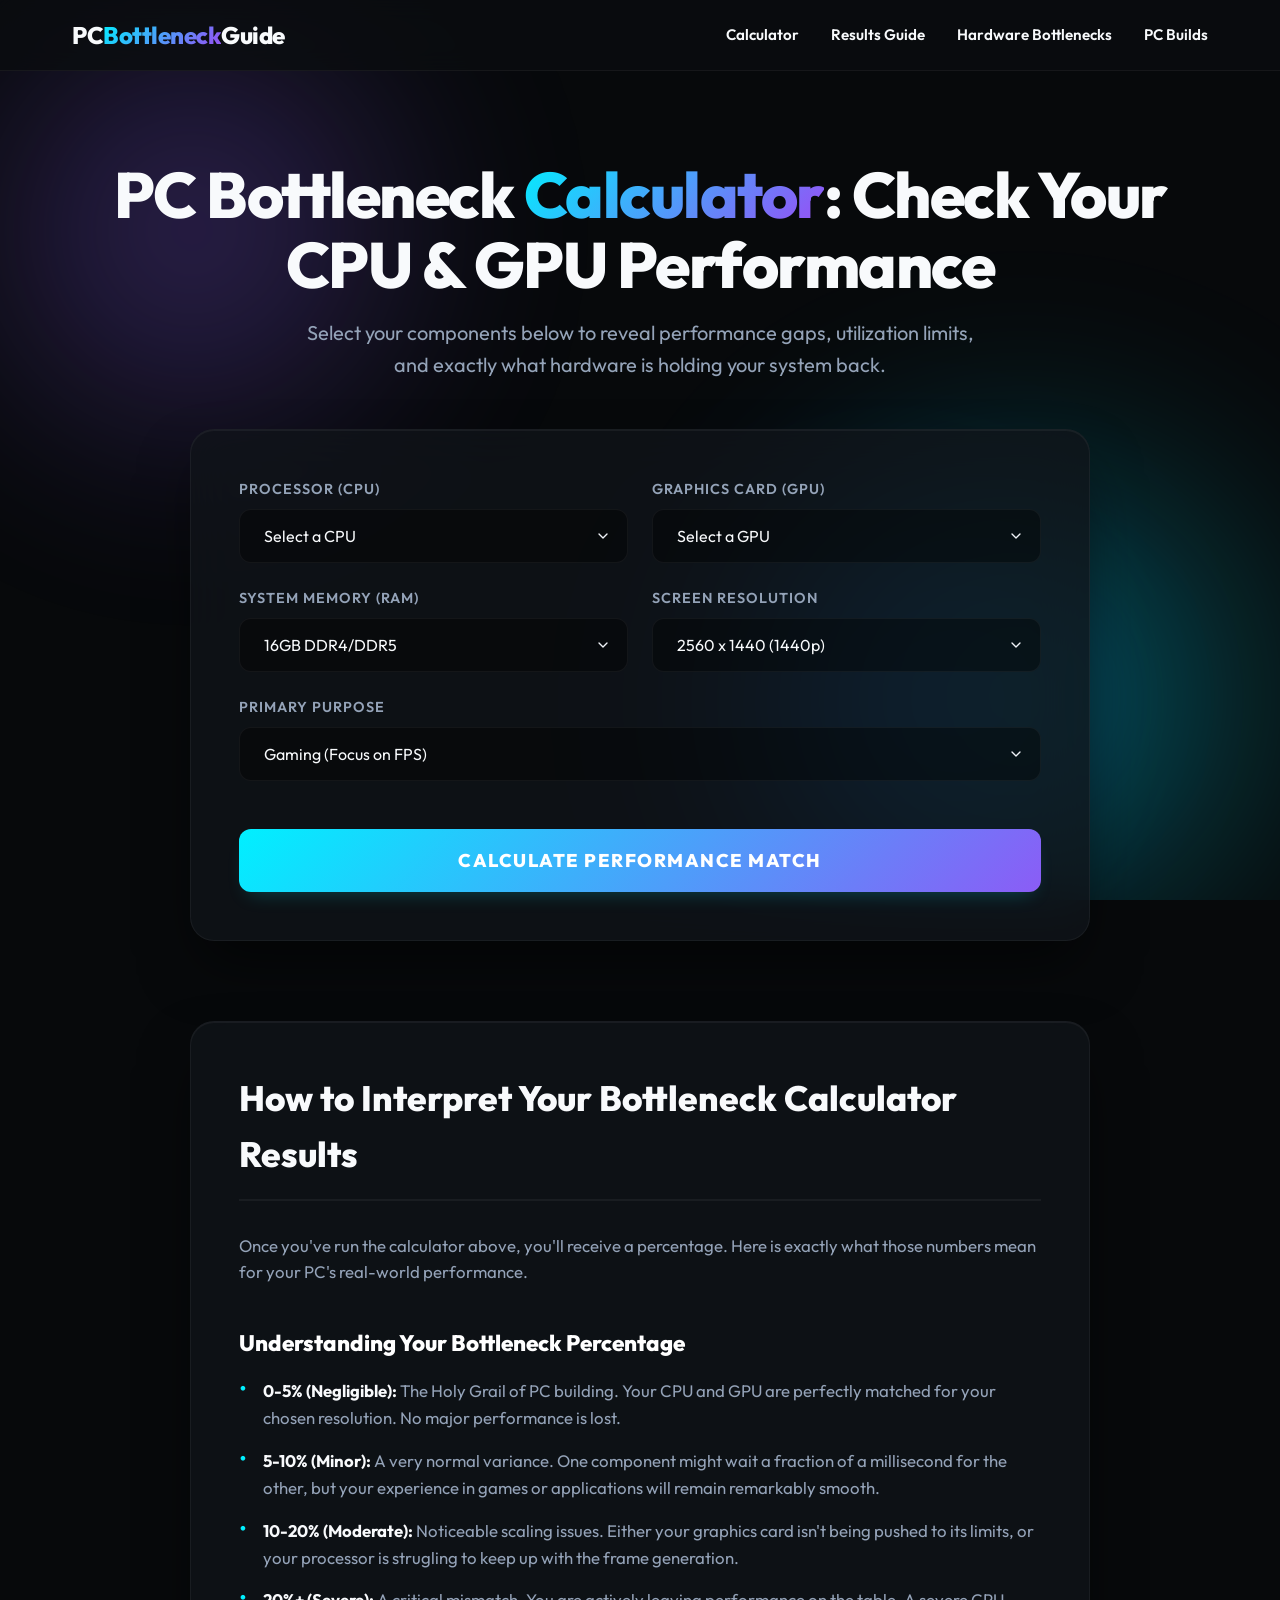
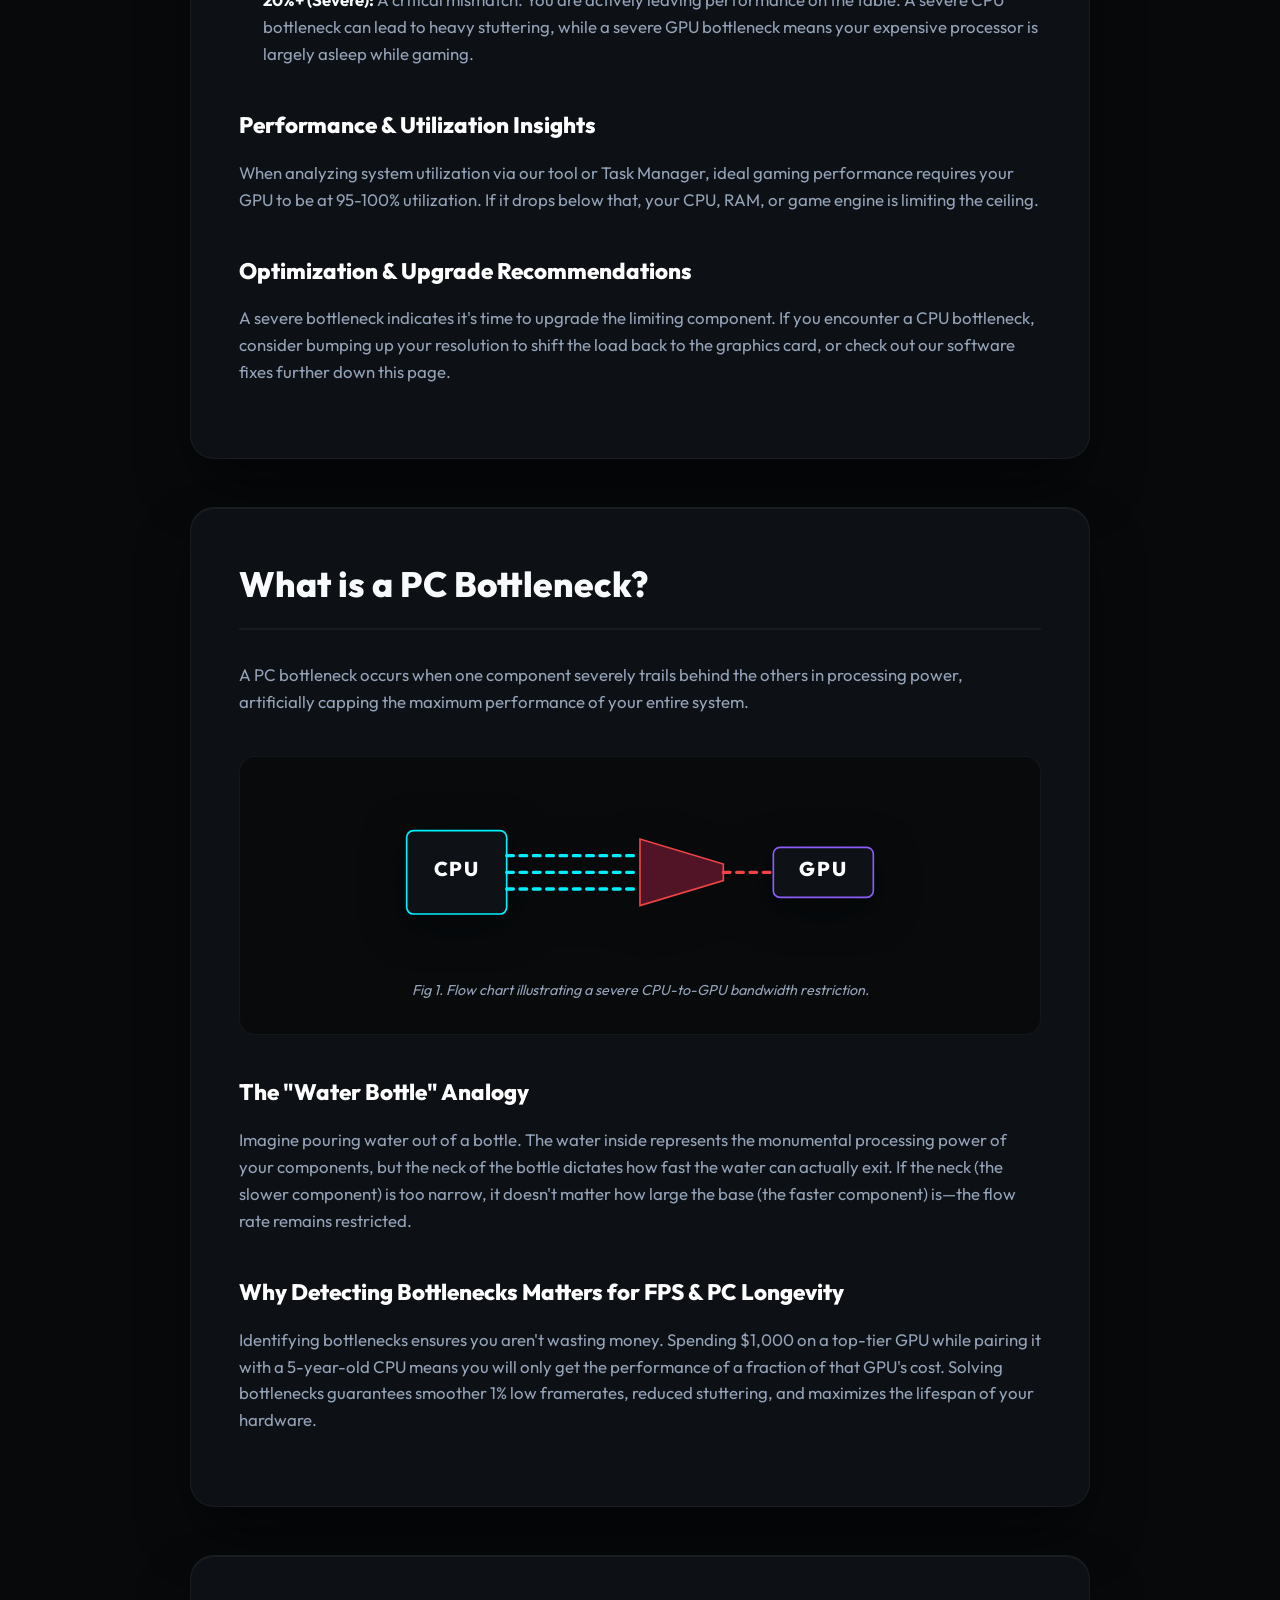
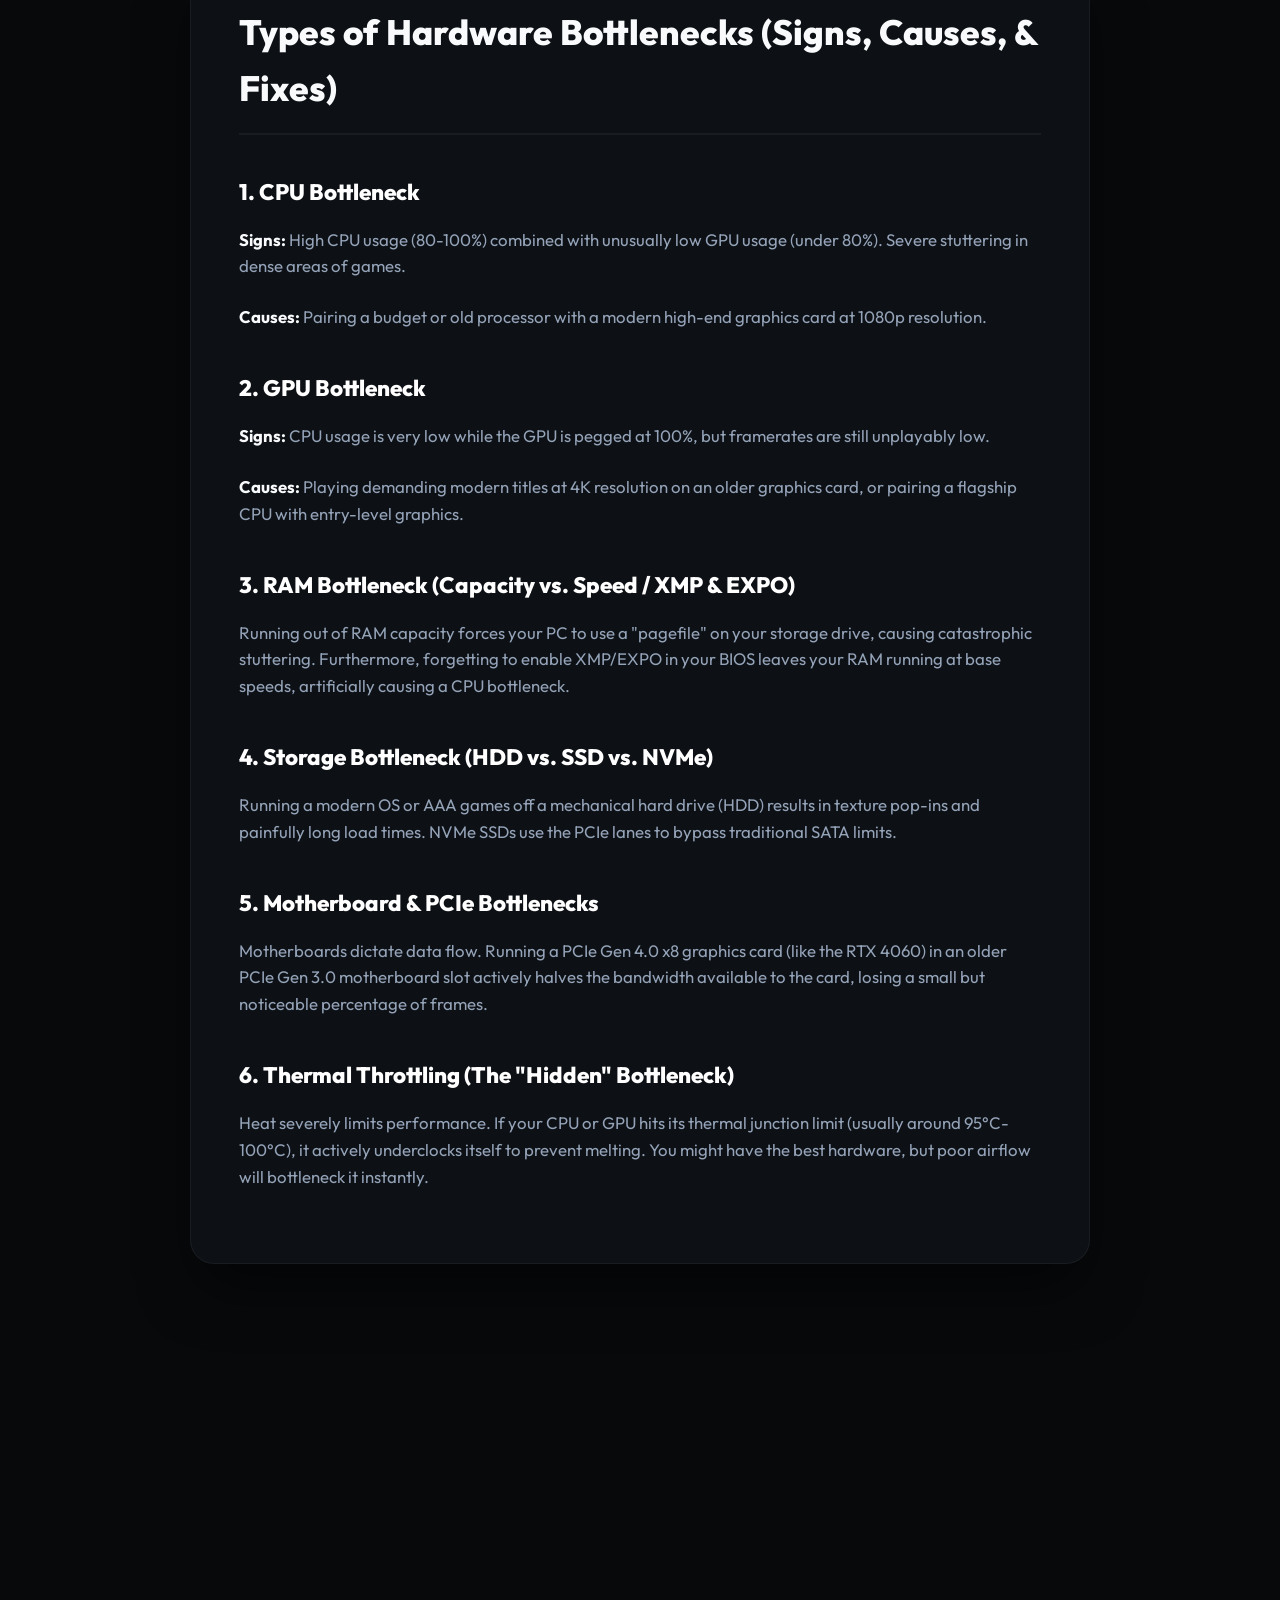
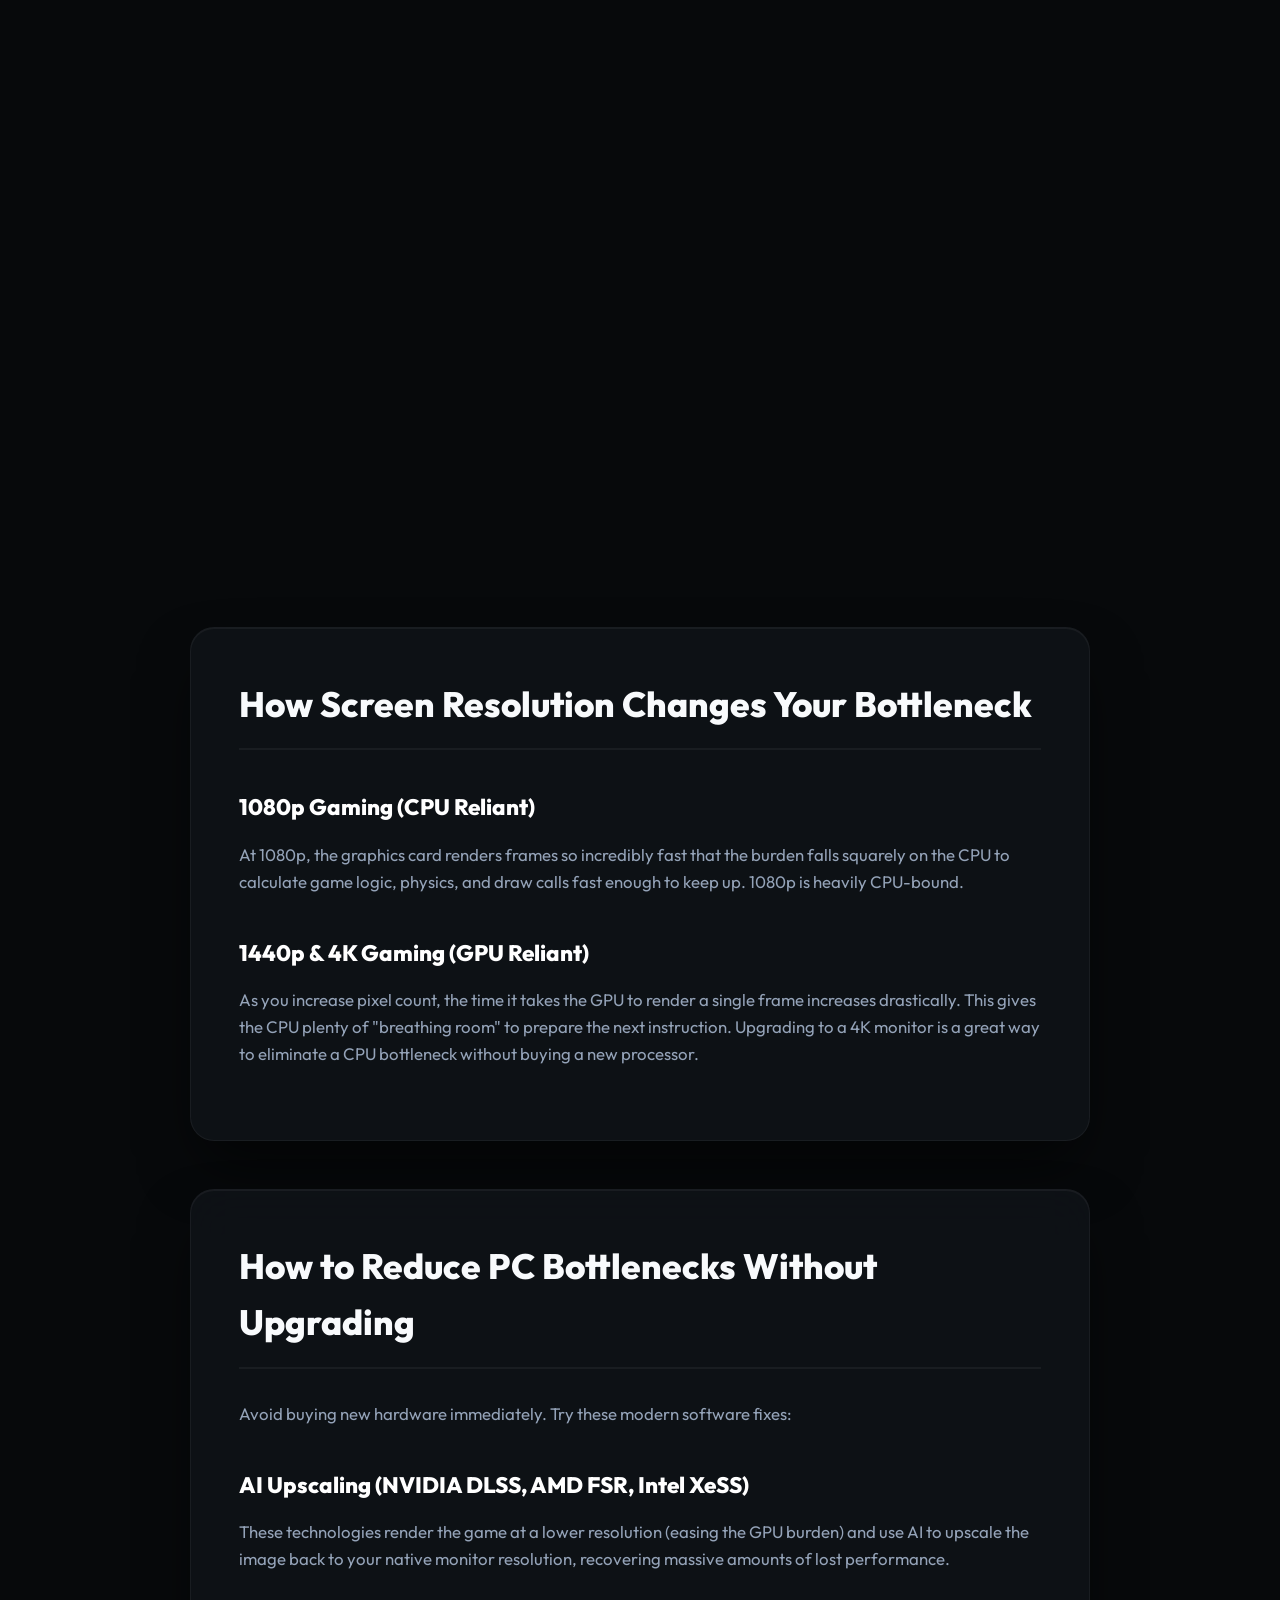
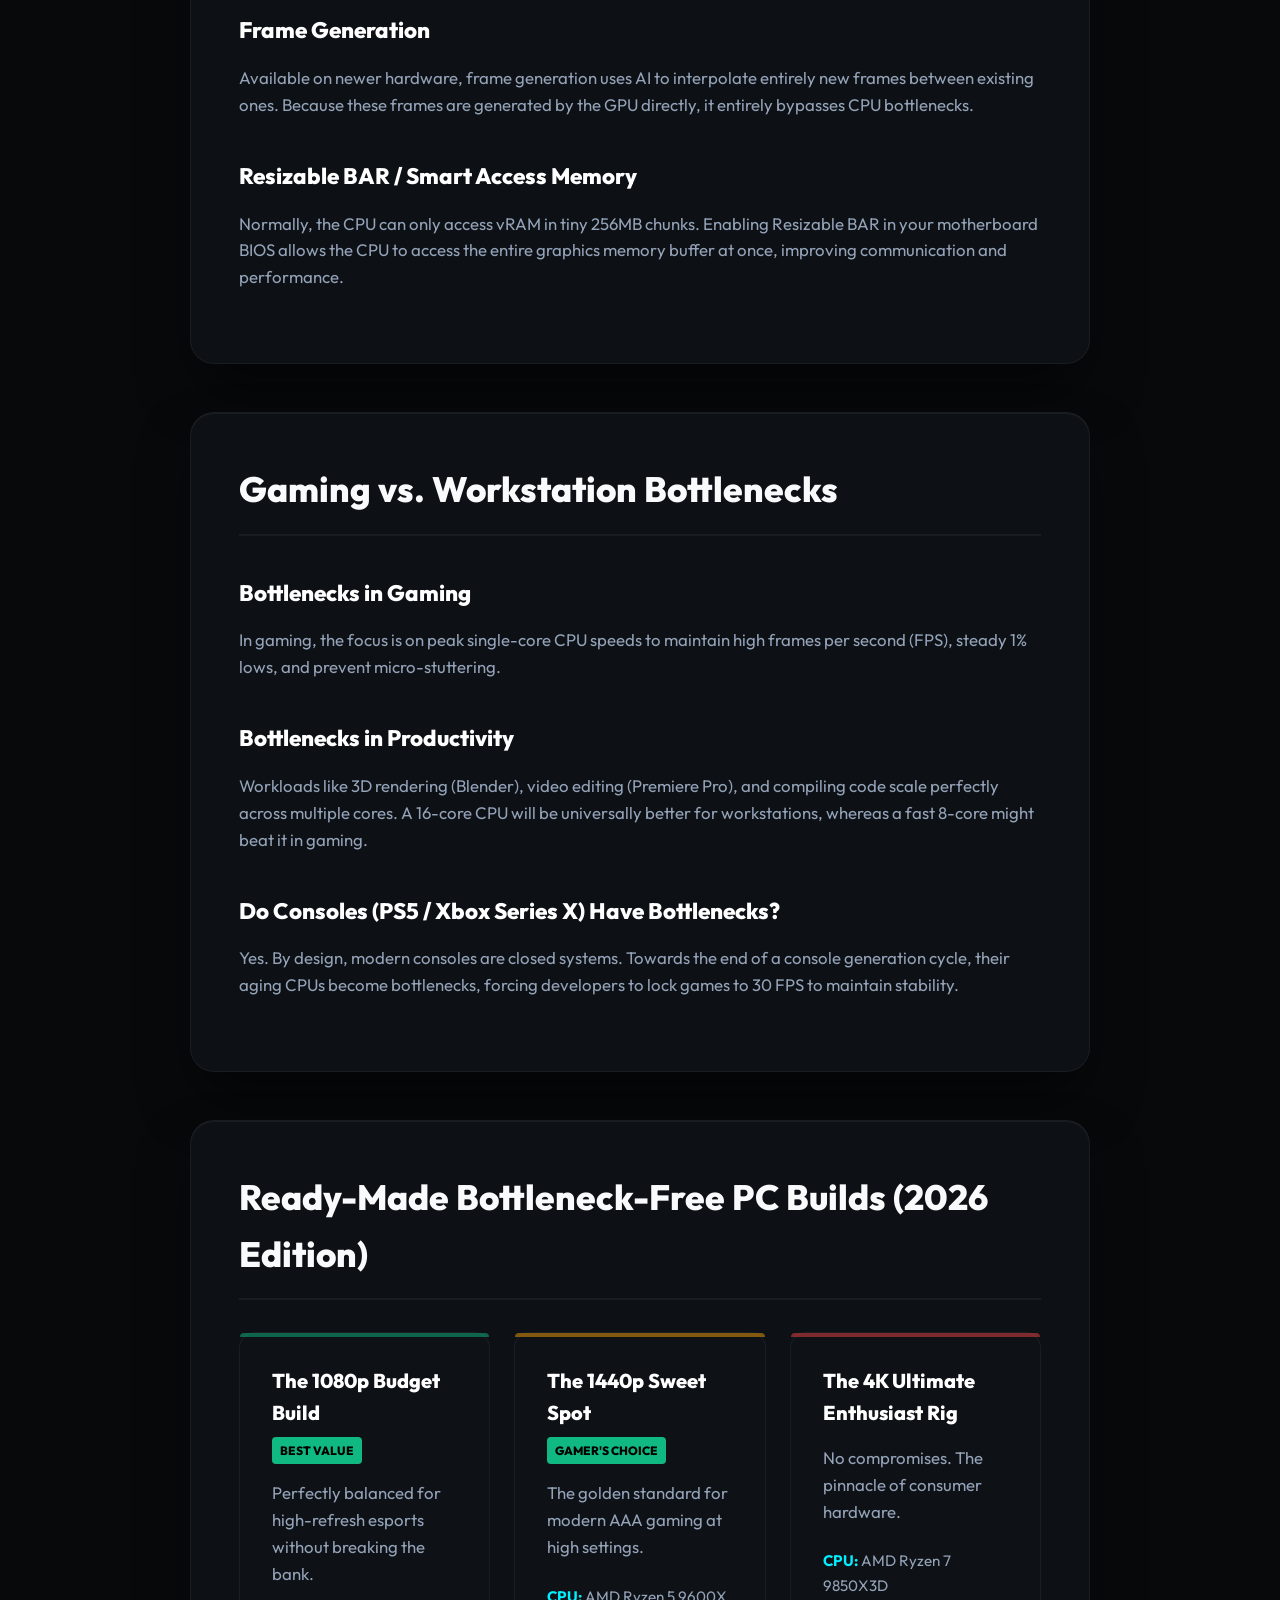
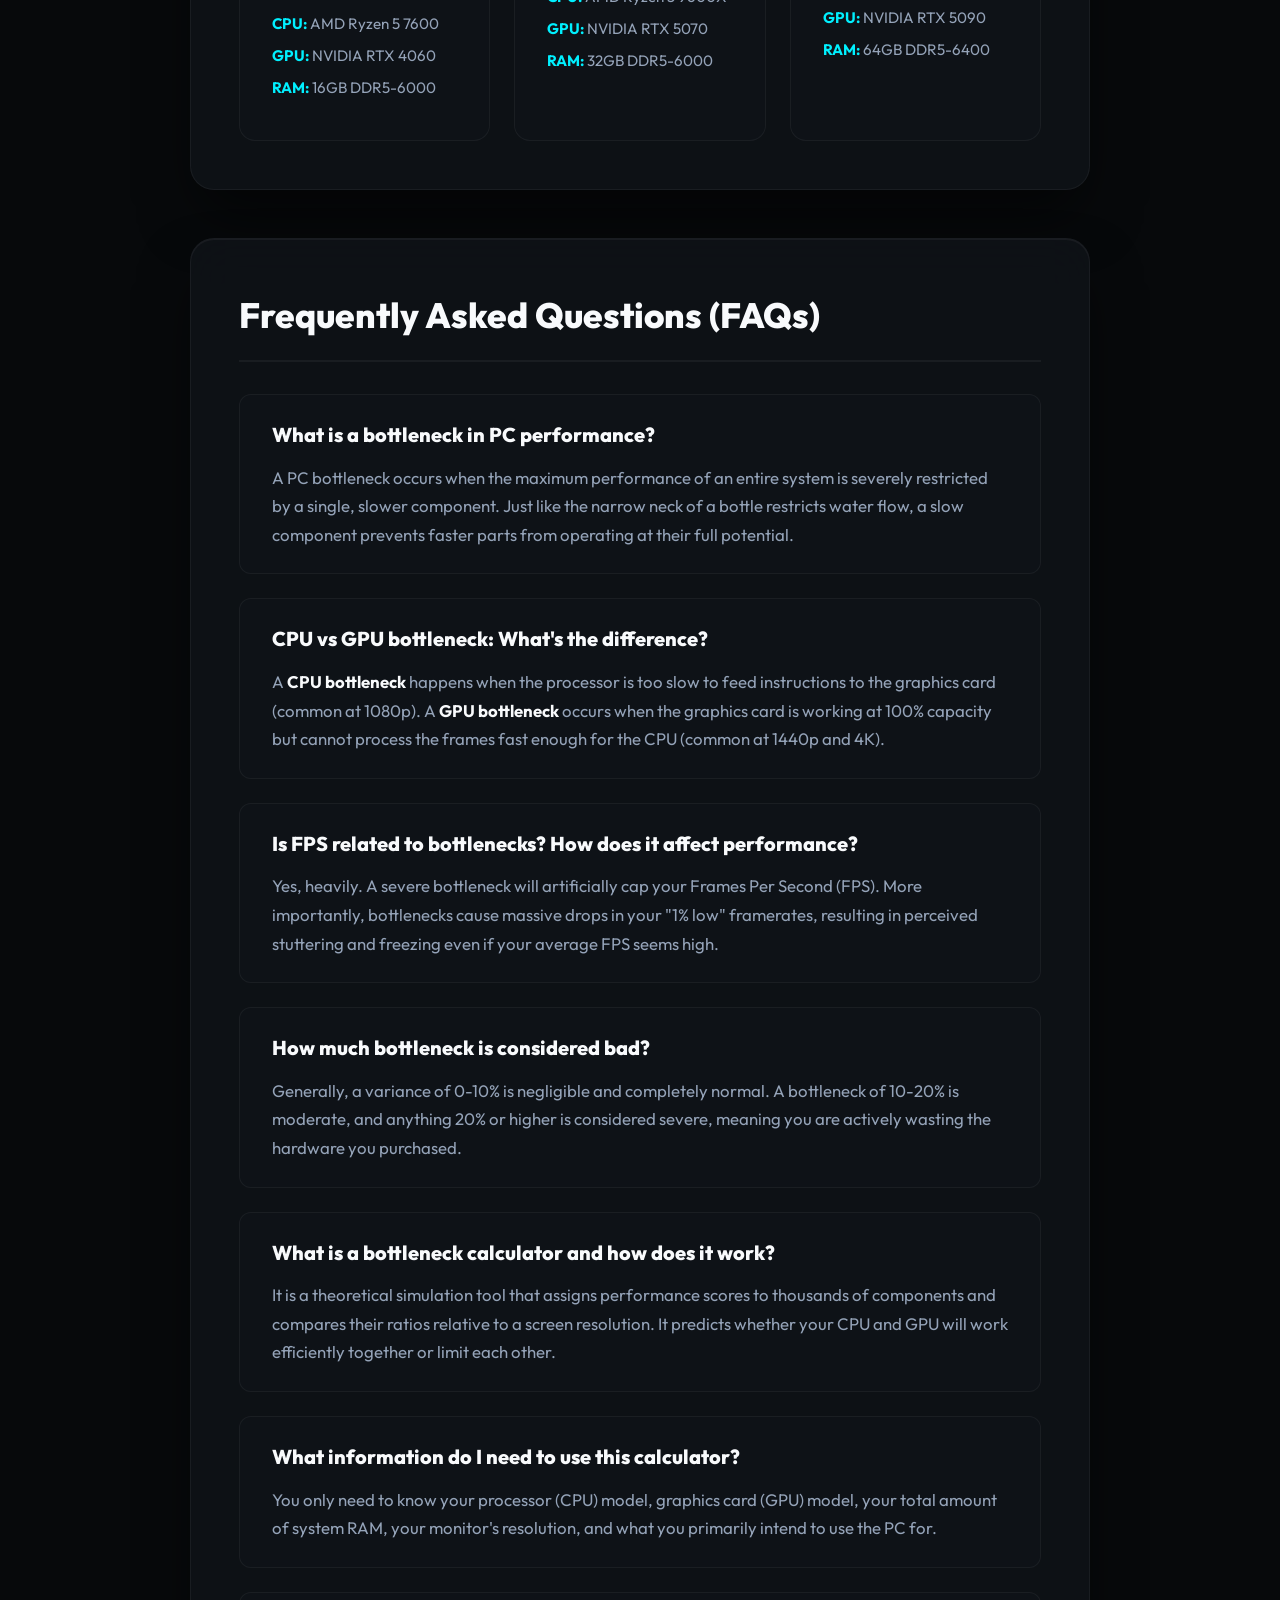
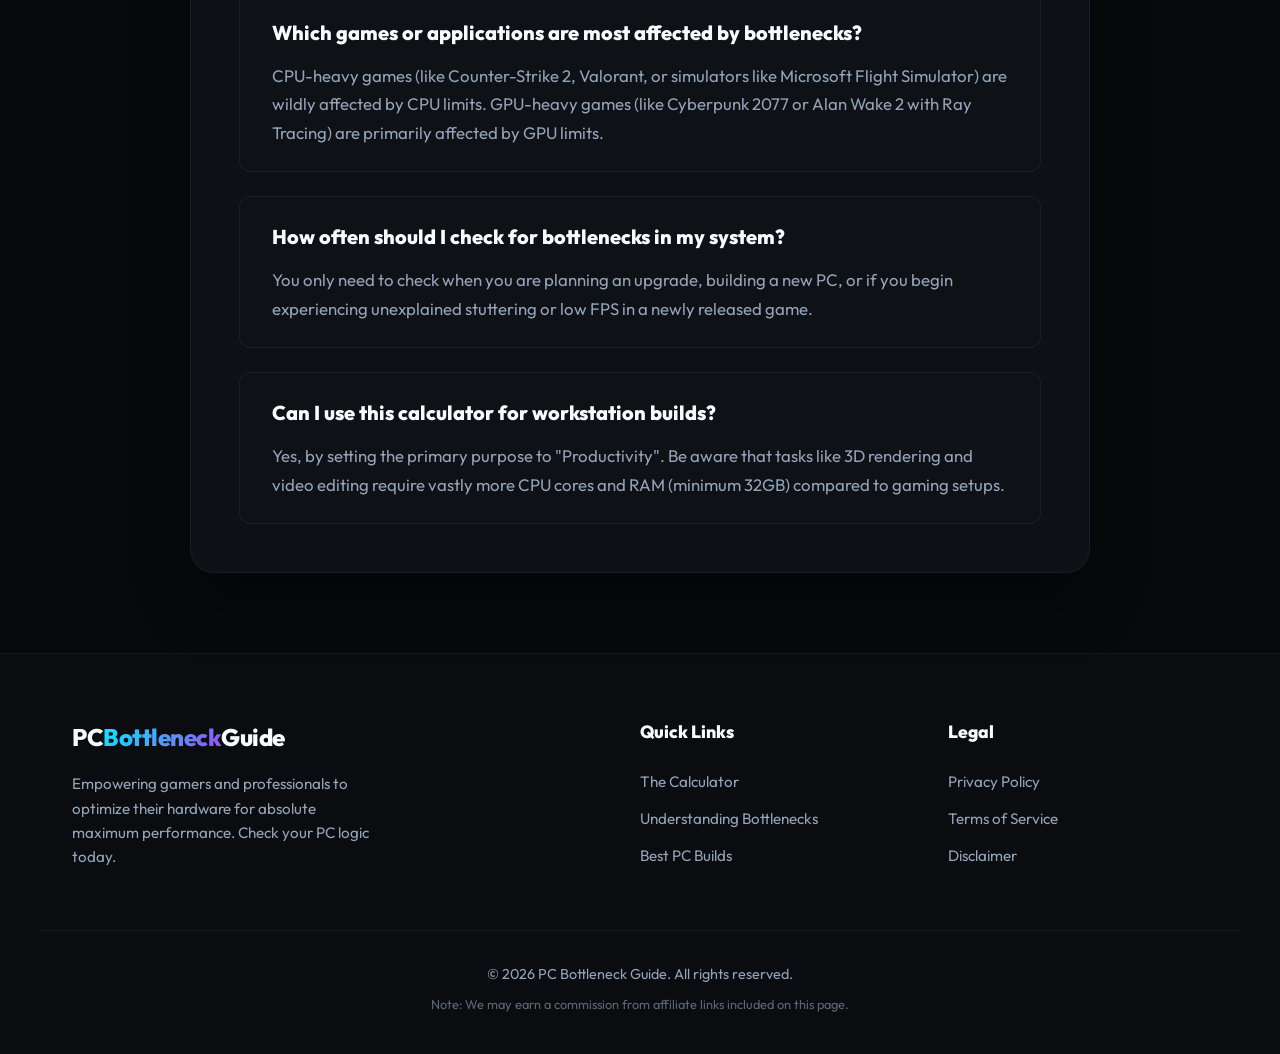
==== commit 6fe56054: "No clicks and impressions in Google Search Console, troubleshooting steps (6a3bd8e71e12ee1e9aab4856)" ====
--- a/index.html
+++ b/index.html
@@ -11,7 +11,7 @@
         content="Calculate PC bottlenecks and find out if your CPU, GPU, or RAM is holding your system back. Discover expert tips to optimize your build for gaming and productivity.">
 
     <!-- Technical & On-Page SEO -->
-    <link rel="canonical" href="https://yourdomain.com/" />
+    <link rel="canonical" href="https://getbottleneck.netlify.app/" />
     <meta name="robots" content="index, follow, max-image-preview:large, max-snippet:-1, max-video-preview:-1" />
     <meta name="keywords"
         content="bottleneck calculator, pc bottleneck, cpu bottleneck, gpu bottleneck, pc build optimizer, gaming frame rate, computer bottleneck test">
@@ -22,9 +22,9 @@
     <meta property="og:title" content="PC Bottleneck Calculator: Check Your CPU & GPU Match" />
     <meta property="og:description"
         content="Calculate PC bottlenecks and find out if your CPU, GPU, or RAM is holding your system back. Discover expert tips to optimize your build." />
-    <meta property="og:url" content="https://yourdomain.com/" />
+    <meta property="og:url" content="https://getbottleneck.netlify.app/" />
     <meta property="og:site_name" content="PC Bottleneck Guide" />
-    <meta property="og:image" content="https://yourdomain.com/og-image.jpg" />
+    <meta property="og:image" content="https://getbottleneck.netlify.app/og-image.jpg" />
     <meta property="og:image:width" content="1200" />
     <meta property="og:image:height" content="630" />
 
@@ -33,7 +33,7 @@
     <meta name="twitter:title" content="PC Bottleneck Calculator: Check Your CPU & GPU Match" />
     <meta name="twitter:description"
         content="Calculate PC bottlenecks and find out if your CPU, GPU, or RAM is holding your system back." />
-    <meta name="twitter:image" content="https://yourdomain.com/twitter-image.jpg" />
+    <meta name="twitter:image" content="https://getbottleneck.netlify.app/twitter-image.jpg" />
 
     <!-- Structured Data for FAQ E-E-A-T SEO -->
     <script type="application/ld+json">
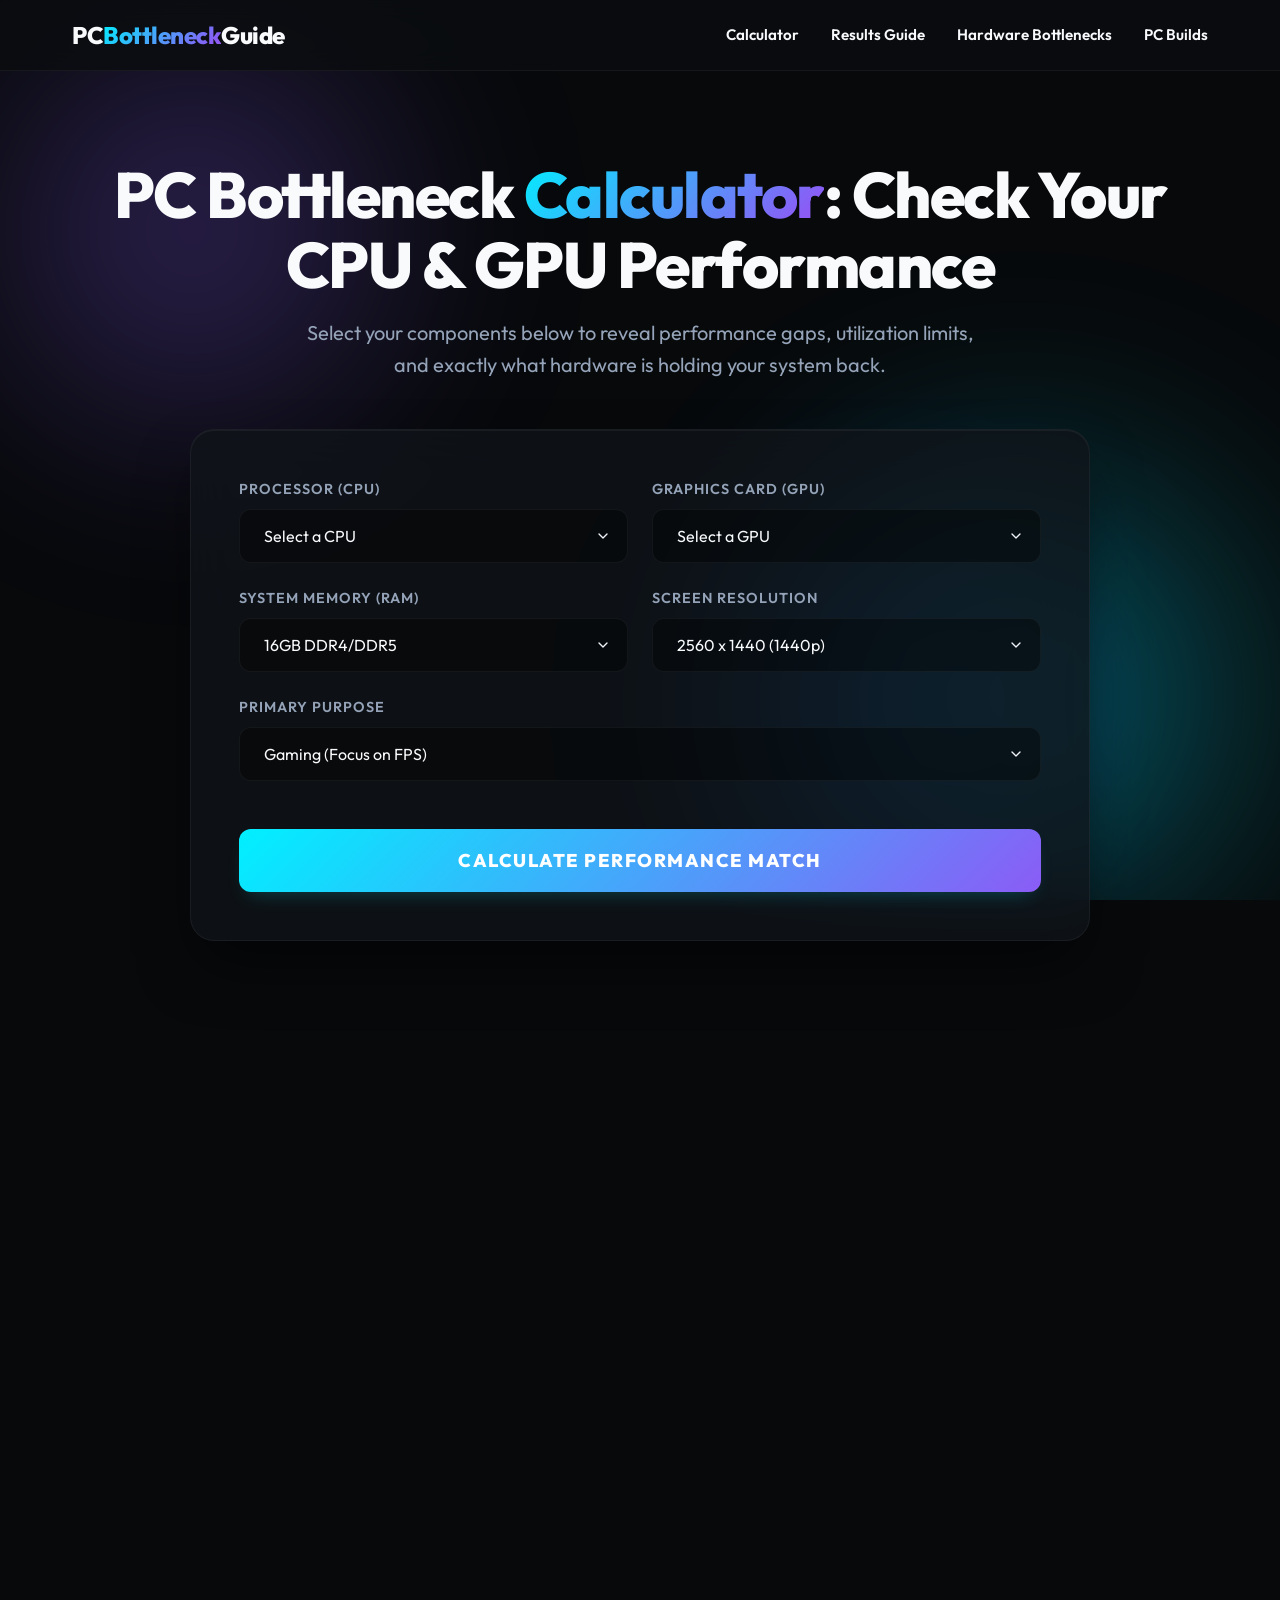
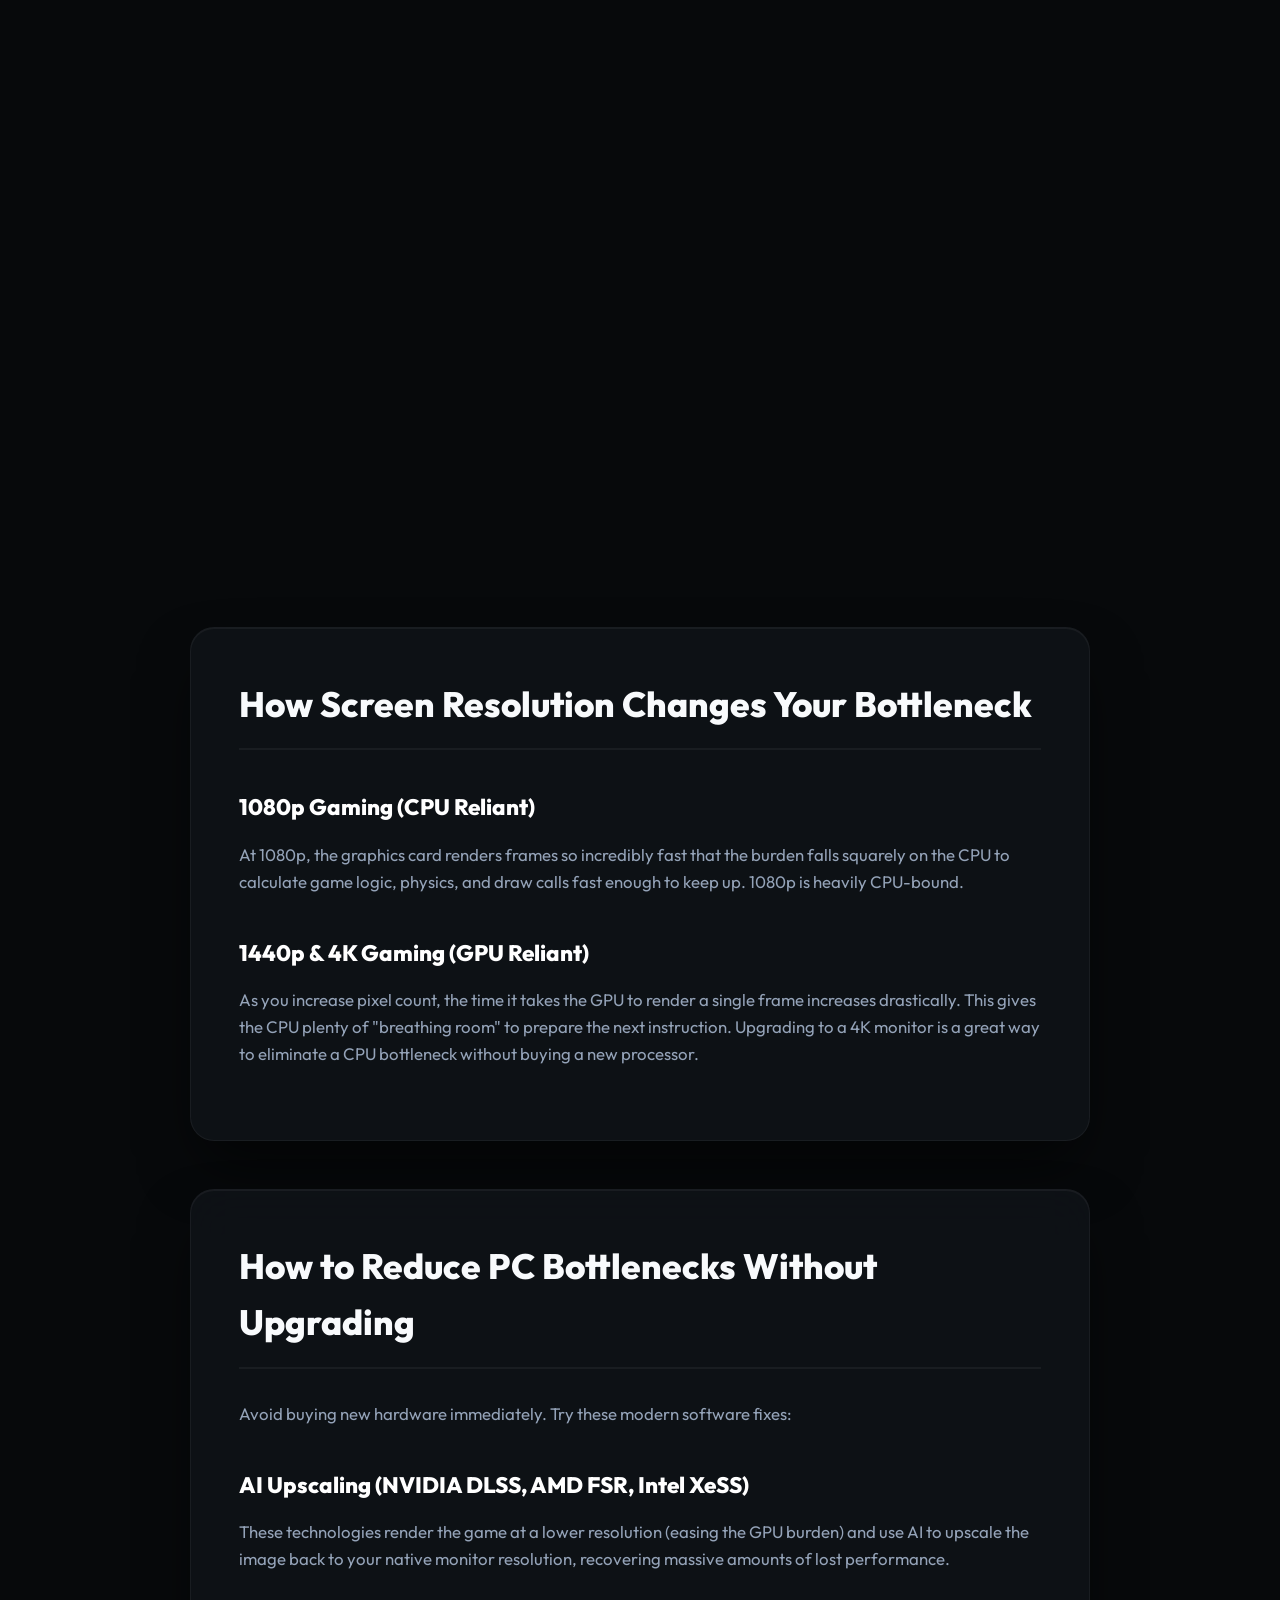
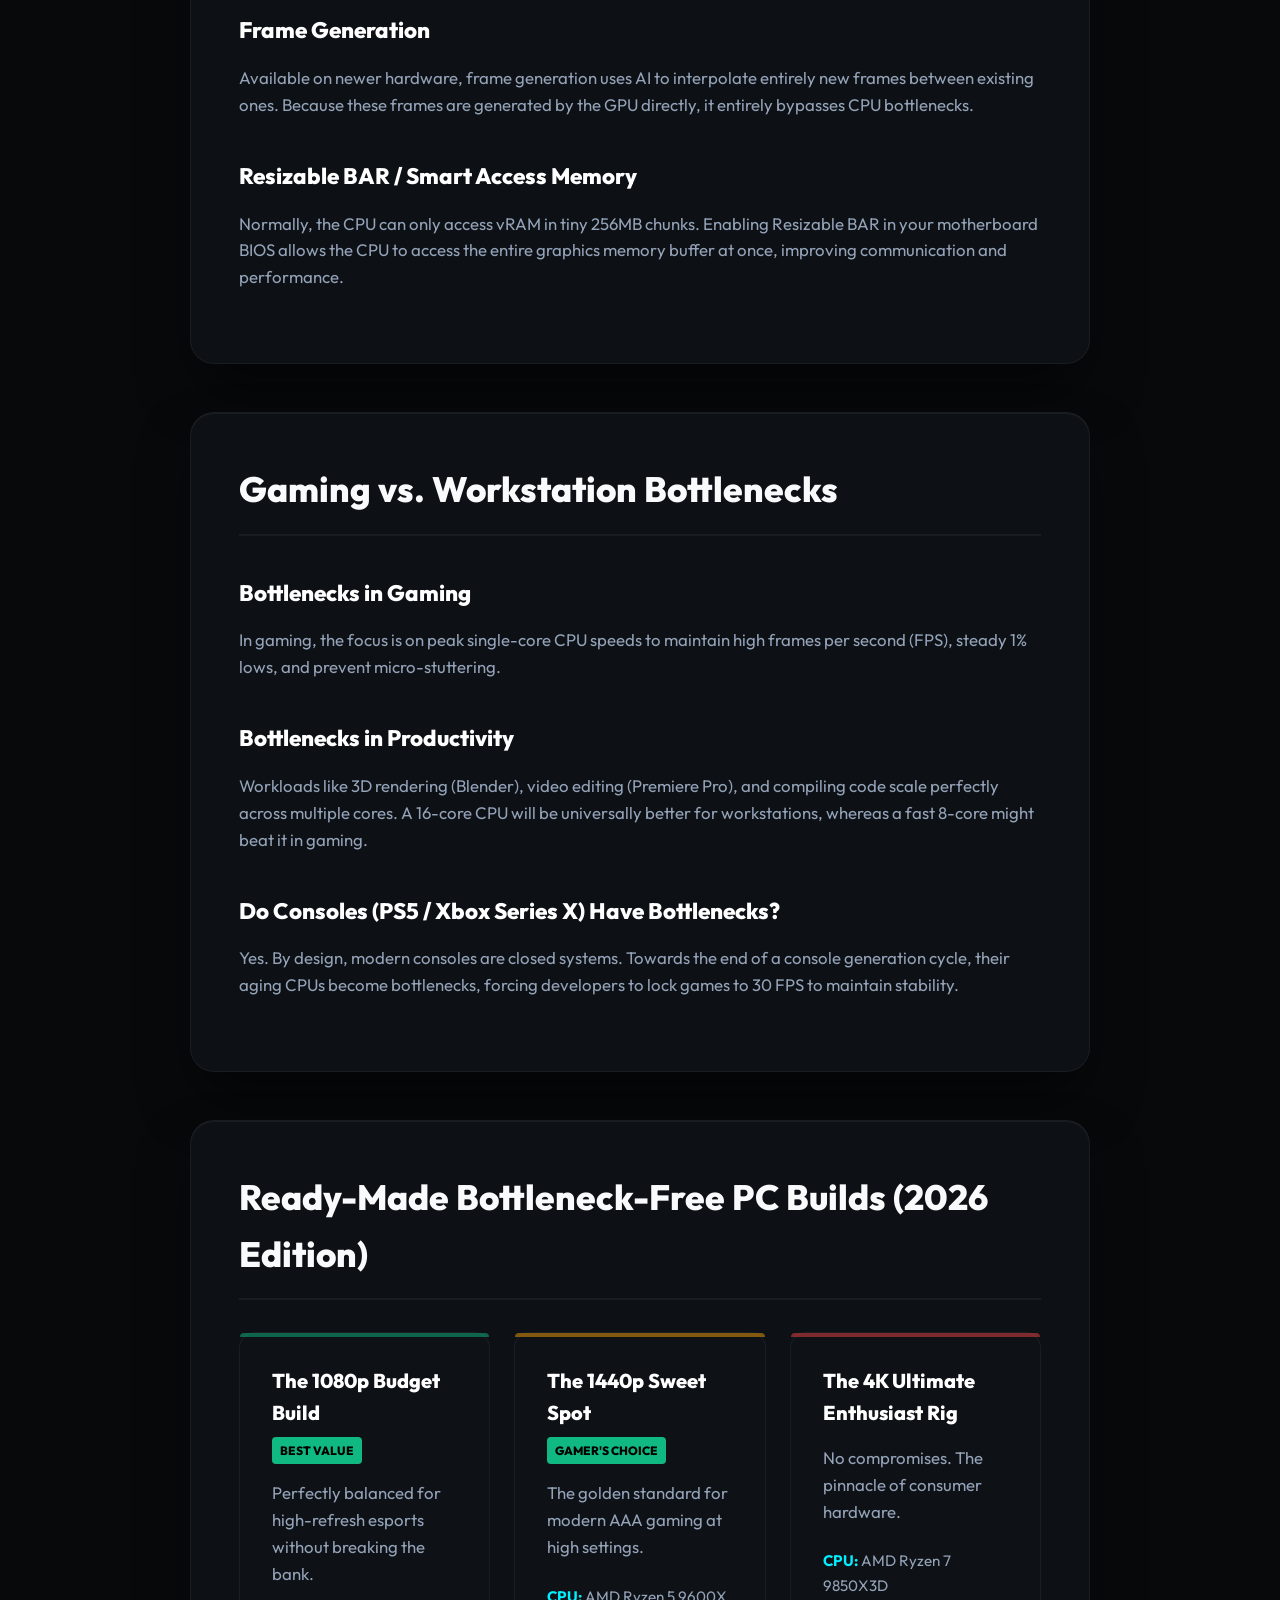
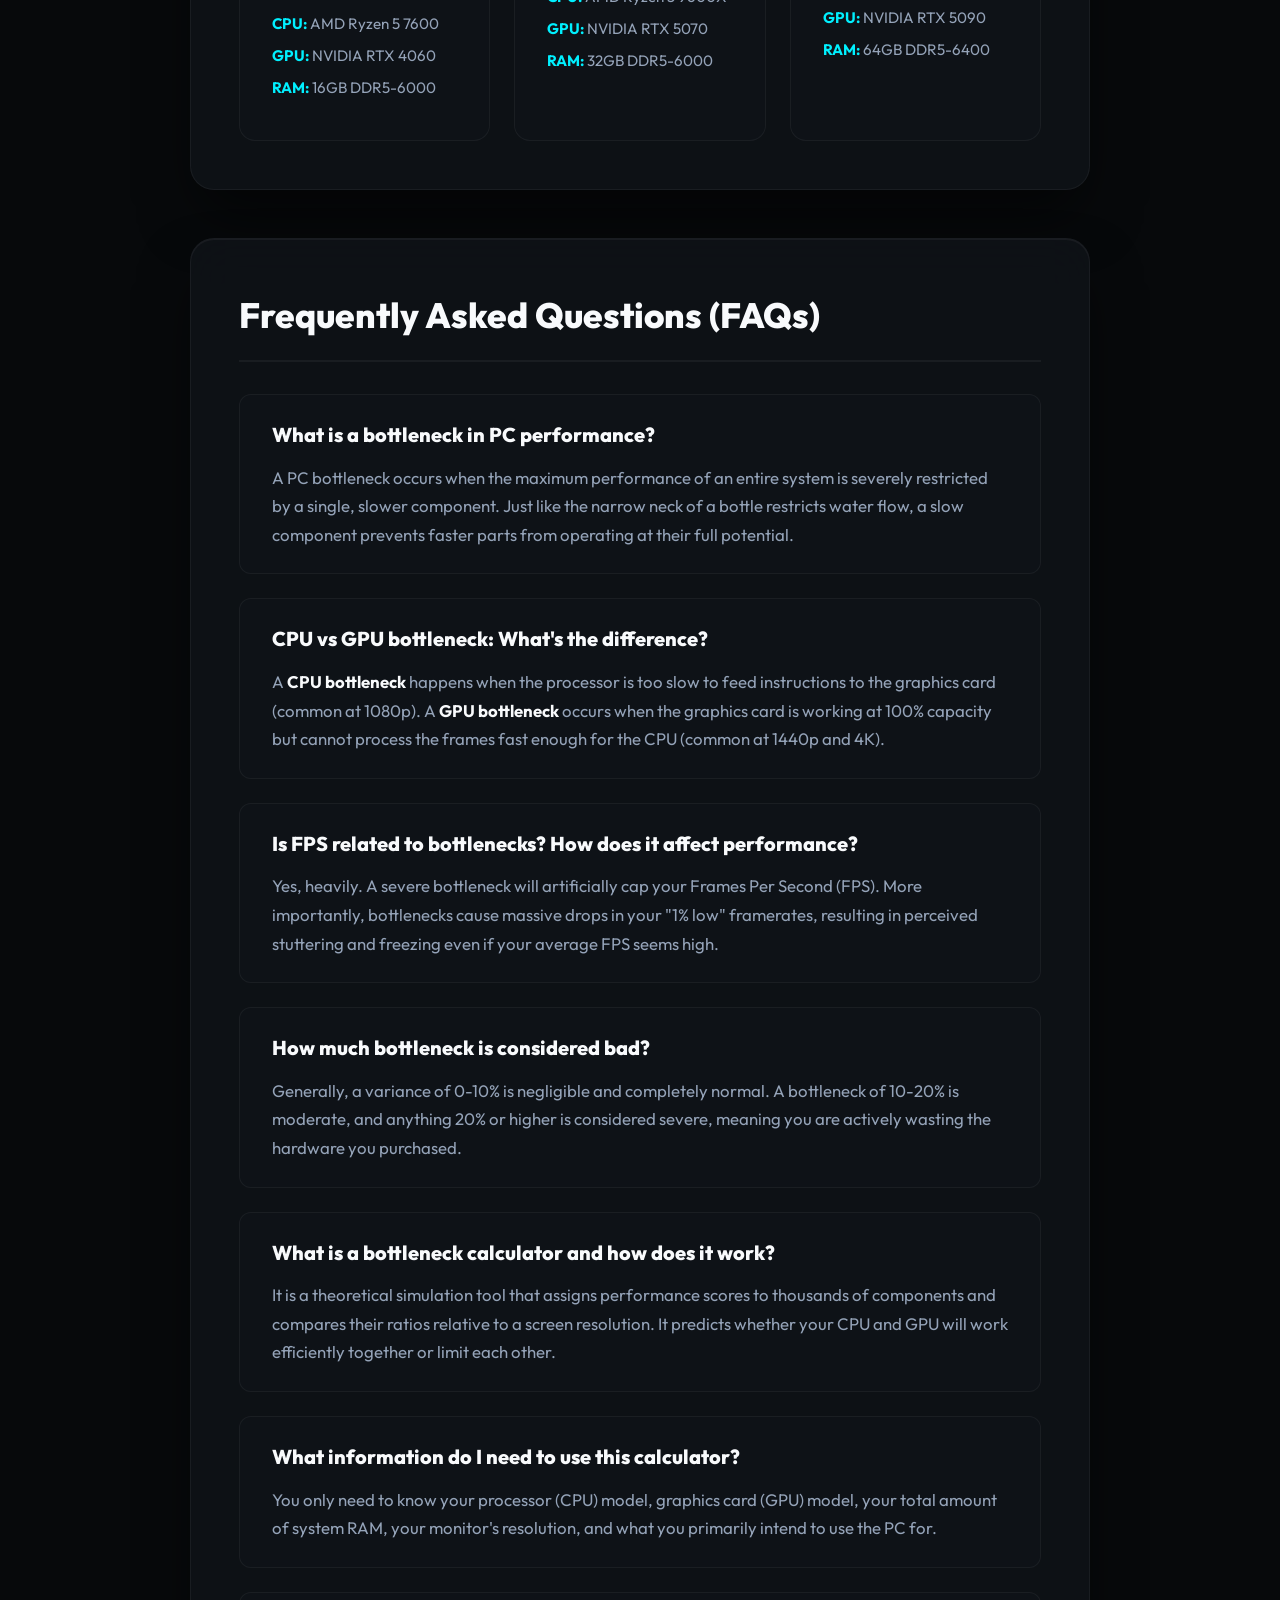
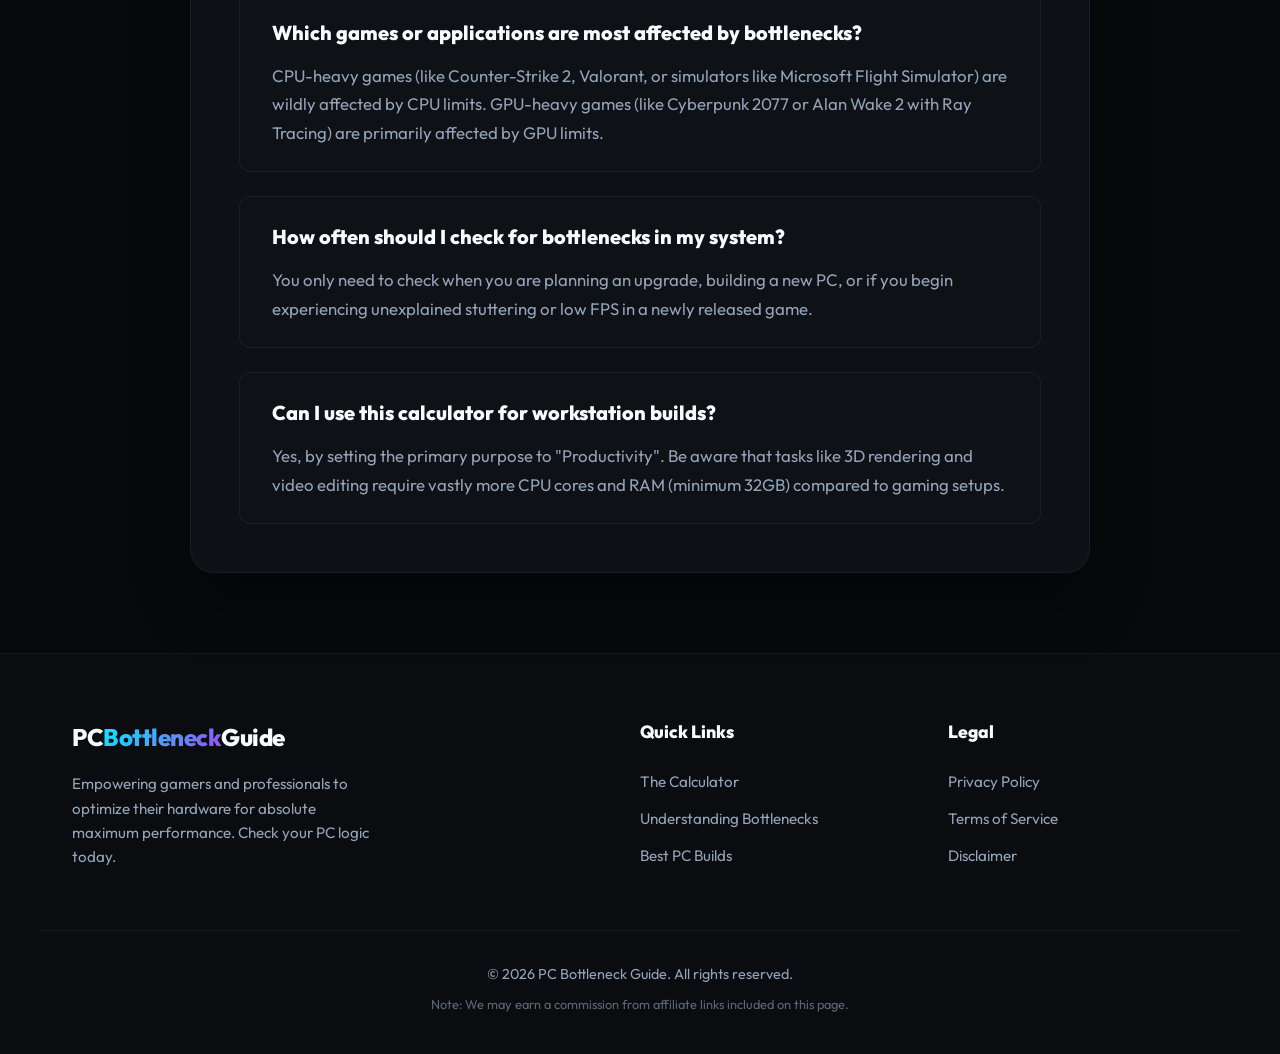
==== commit 0beaaefd: "No clicks and impressions in Google Search Console, troubleshooting steps - Session 1 (6a3bd8e71e12e" ====
--- a/index.html
+++ b/index.html
@@ -60,6 +60,36 @@
       ]
     }
     </script>
+
+    <!-- WebSite Schema -->
+    <script type="application/ld+json">
+    {
+      "@context": "https://schema.org",
+      "@type": "WebSite",
+      "name": "PC Bottleneck Guide",
+      "url": "https://getbottleneck.netlify.app/",
+      "description": "Free PC bottleneck calculator. Check if your CPU, GPU, or RAM is limiting your gaming and productivity performance.",
+      "inLanguage": "en-US"
+    }
+    </script>
+
+    <!-- SoftwareApplication Schema -->
+    <script type="application/ld+json">
+    {
+      "@context": "https://schema.org",
+      "@type": "SoftwareApplication",
+      "name": "PC Bottleneck Calculator",
+      "applicationCategory": "UtilitiesApplication",
+      "operatingSystem": "Web",
+      "url": "https://getbottleneck.netlify.app/",
+      "description": "Calculate PC bottlenecks and find out if your CPU, GPU, or RAM is holding your system back.",
+      "offers": {
+        "@type": "Offer",
+        "price": "0",
+        "priceCurrency": "USD"
+      }
+    }
+    </script>
 </head>
 
 <body id="top">
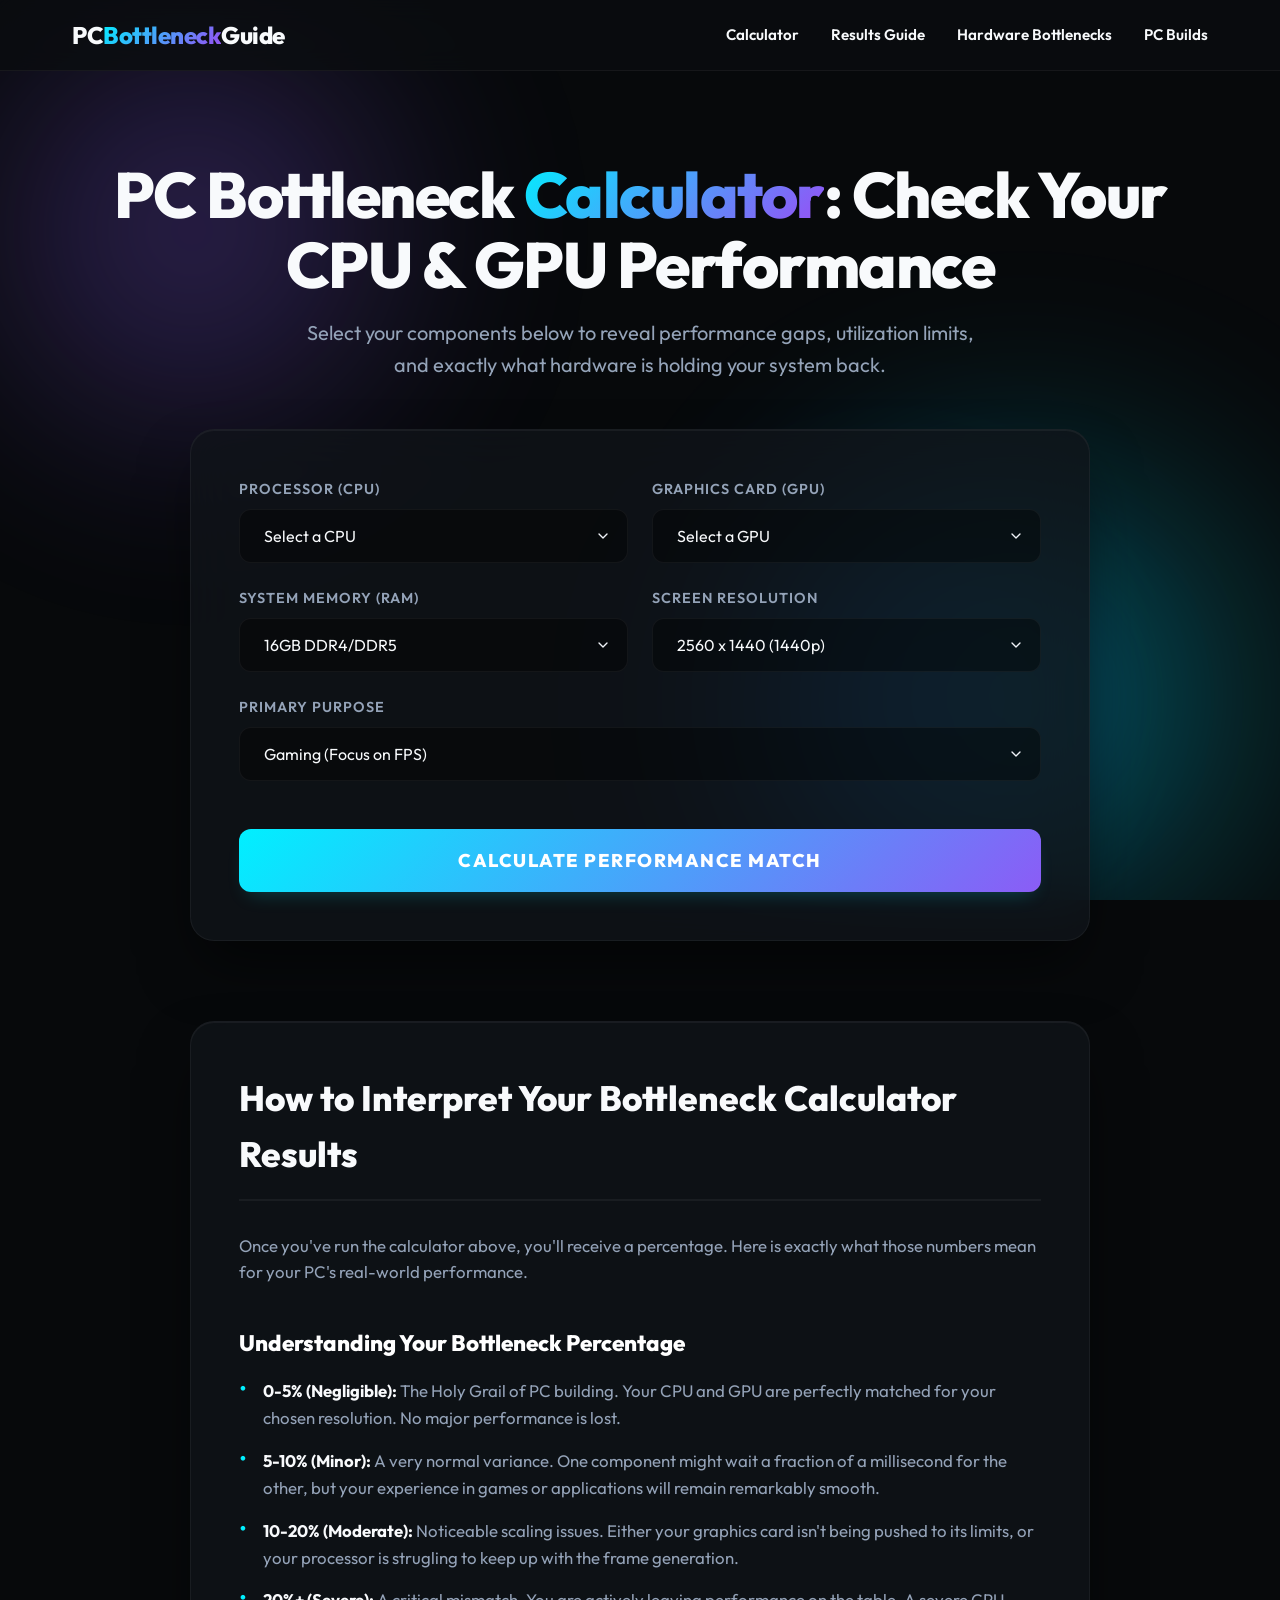
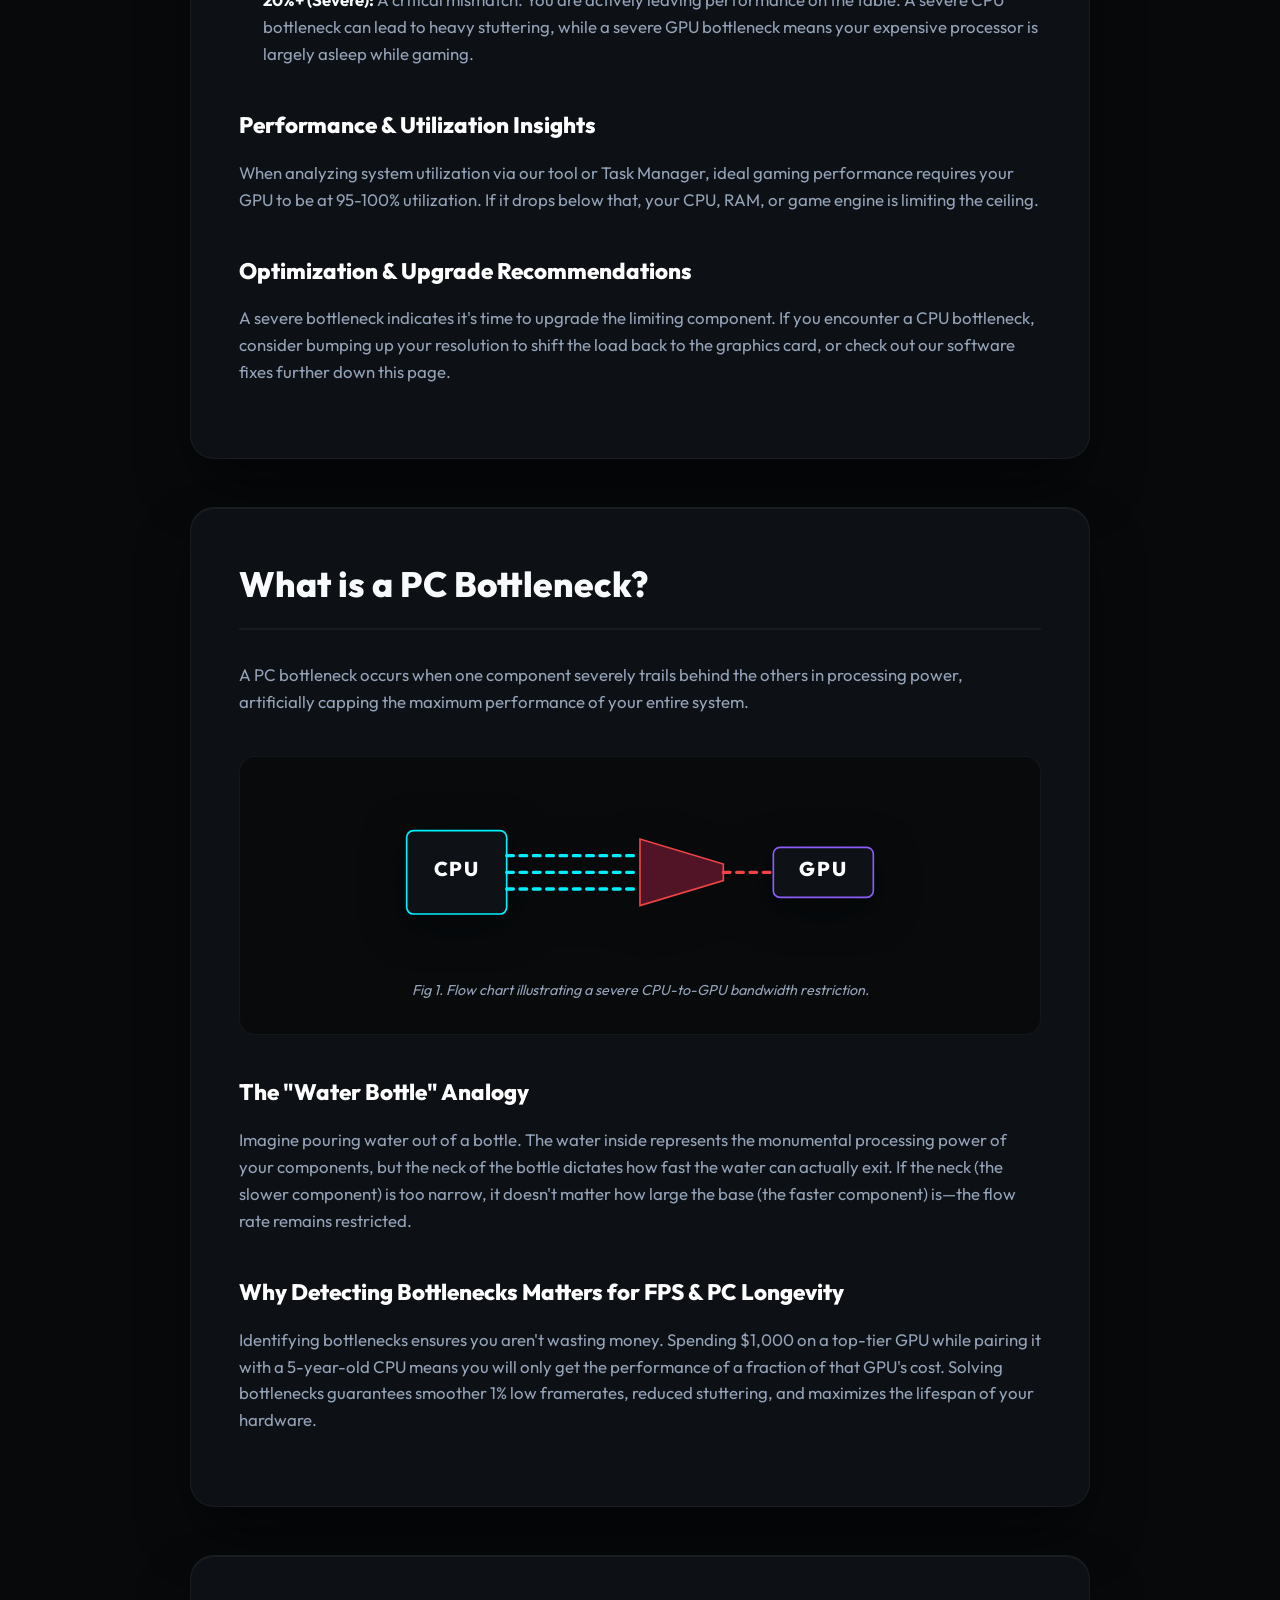
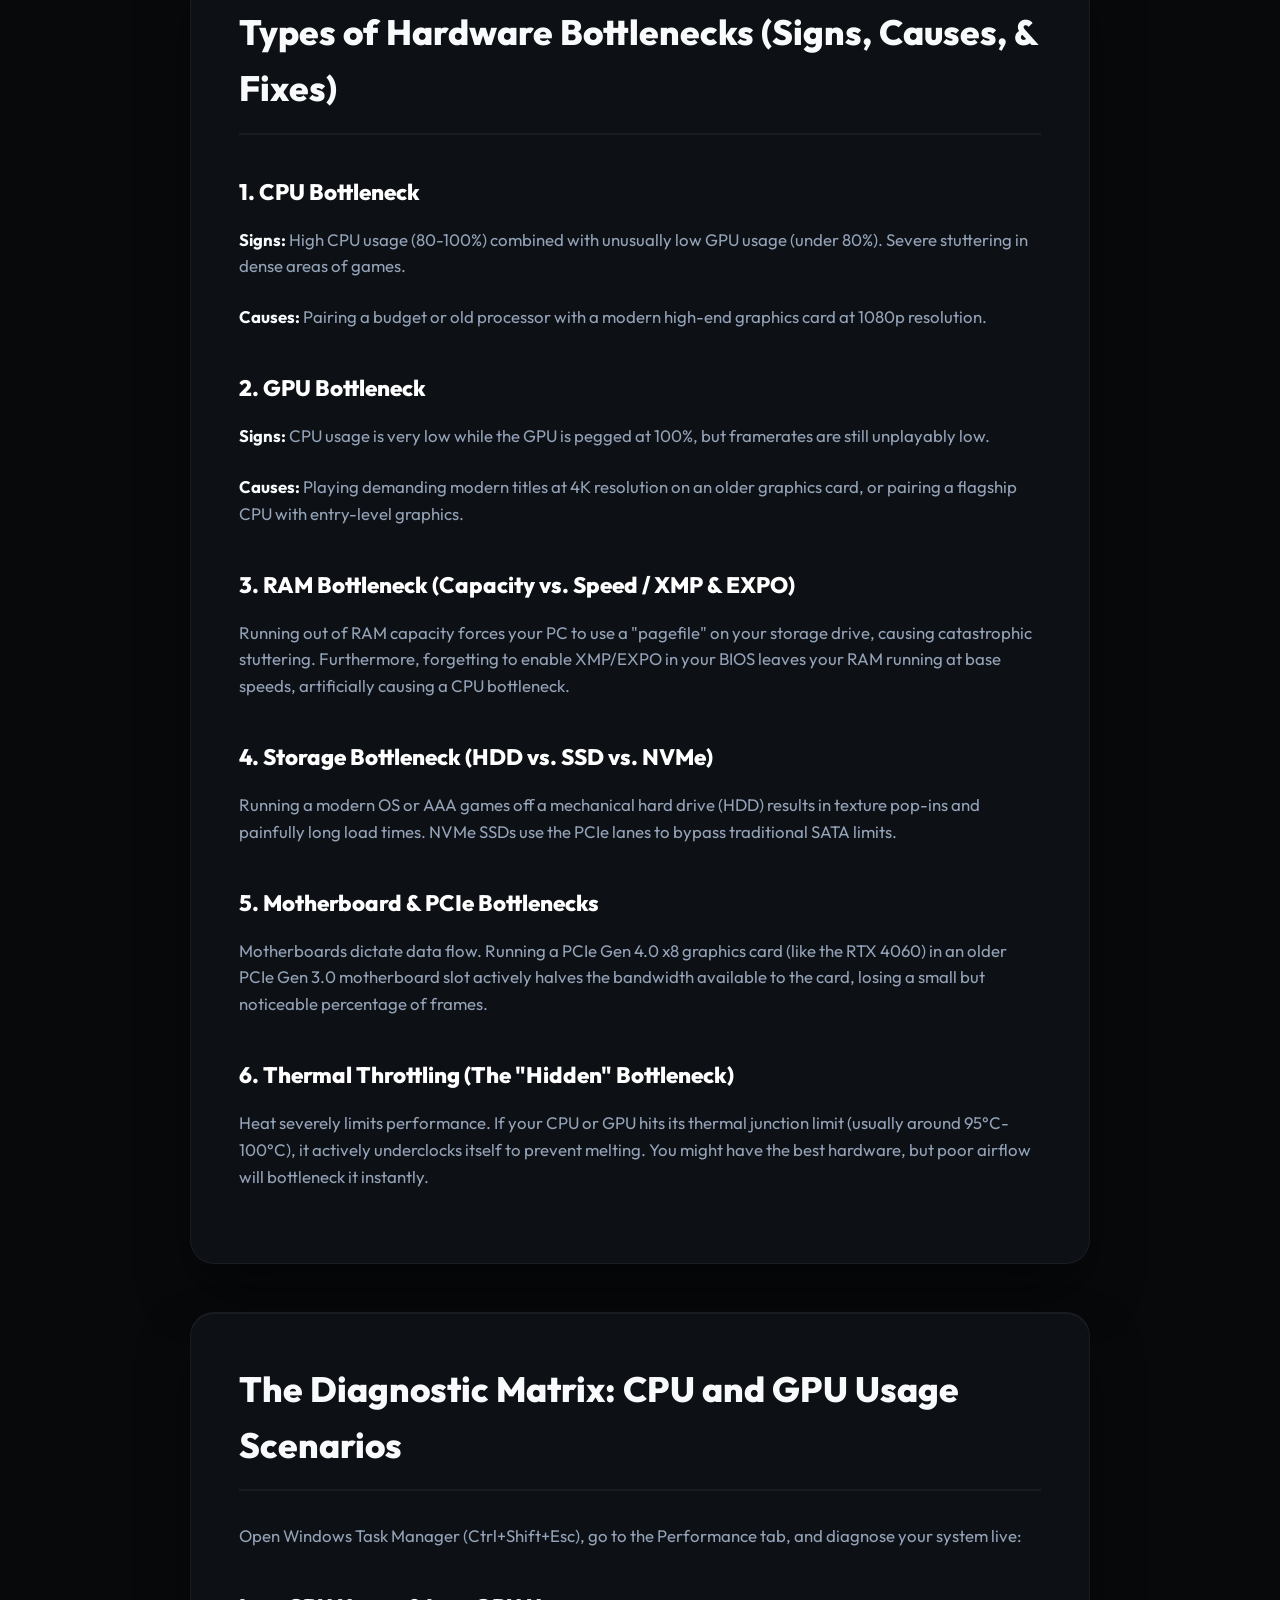
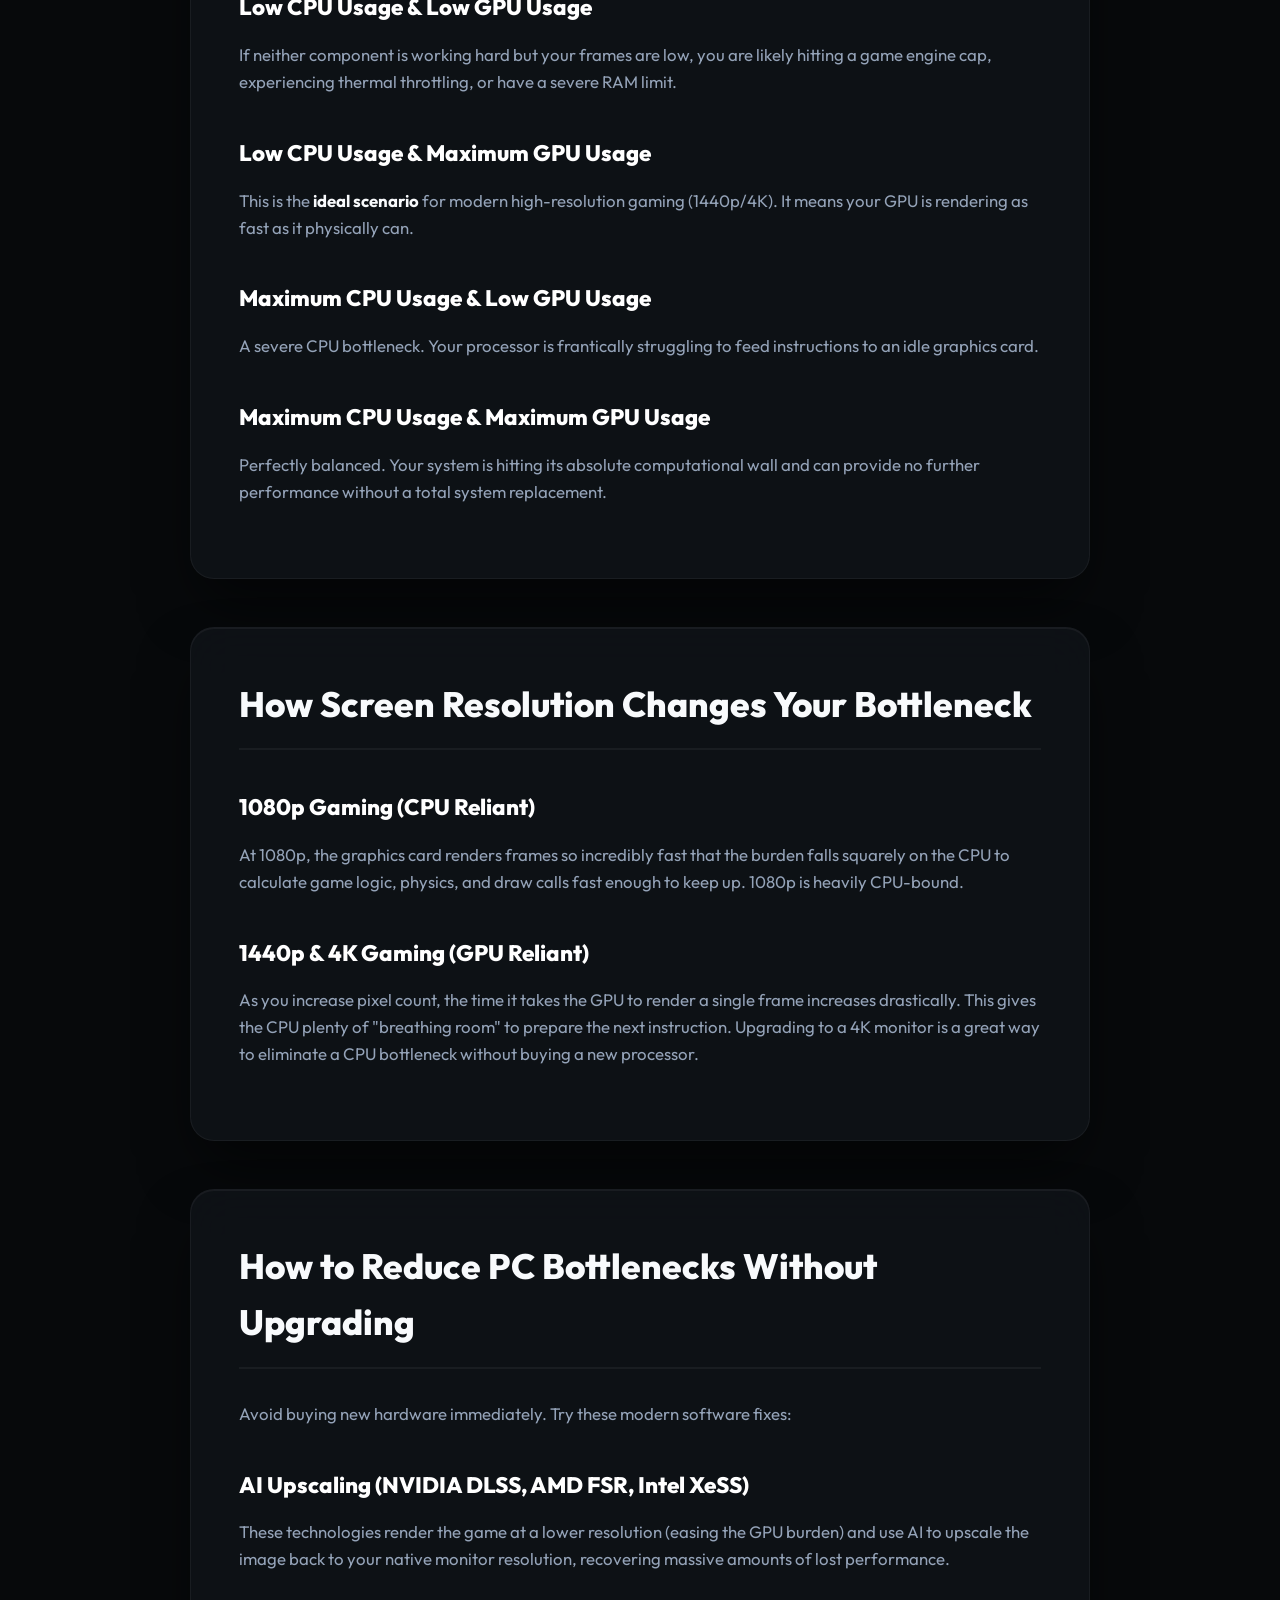
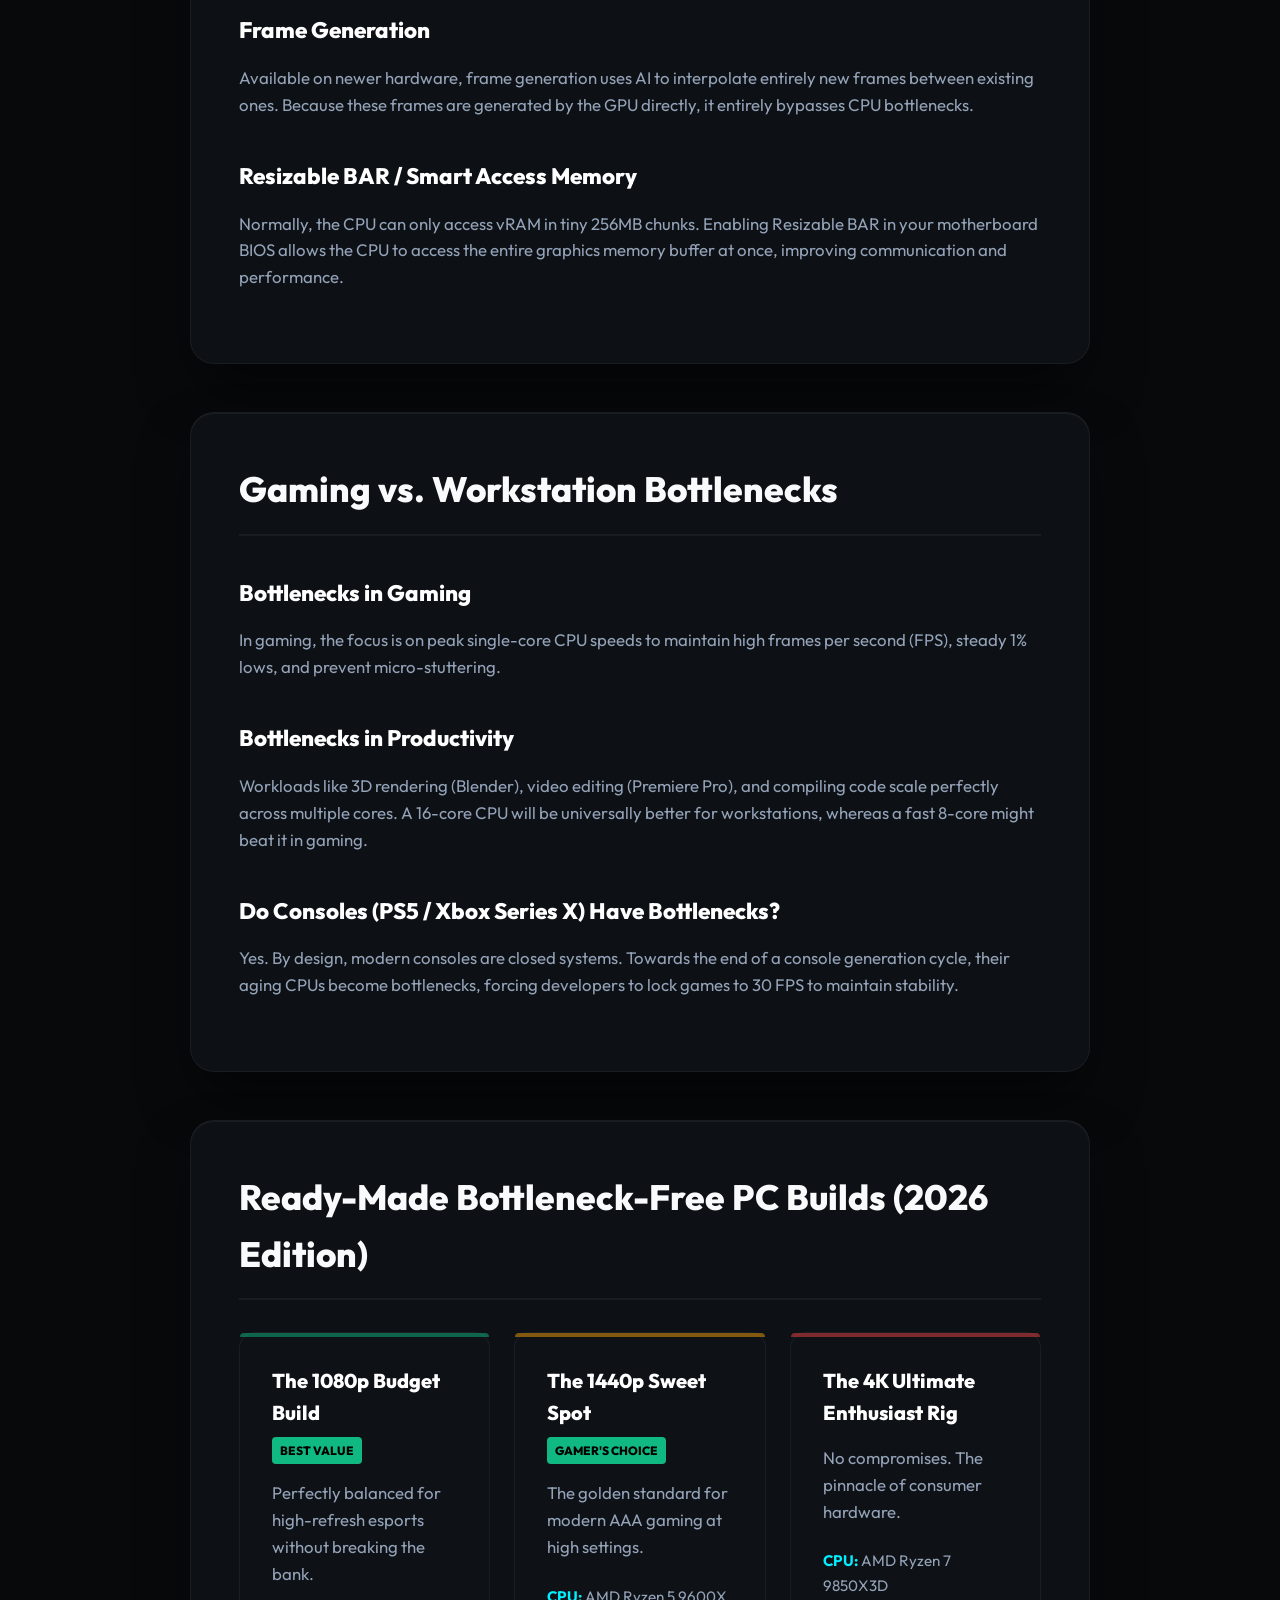
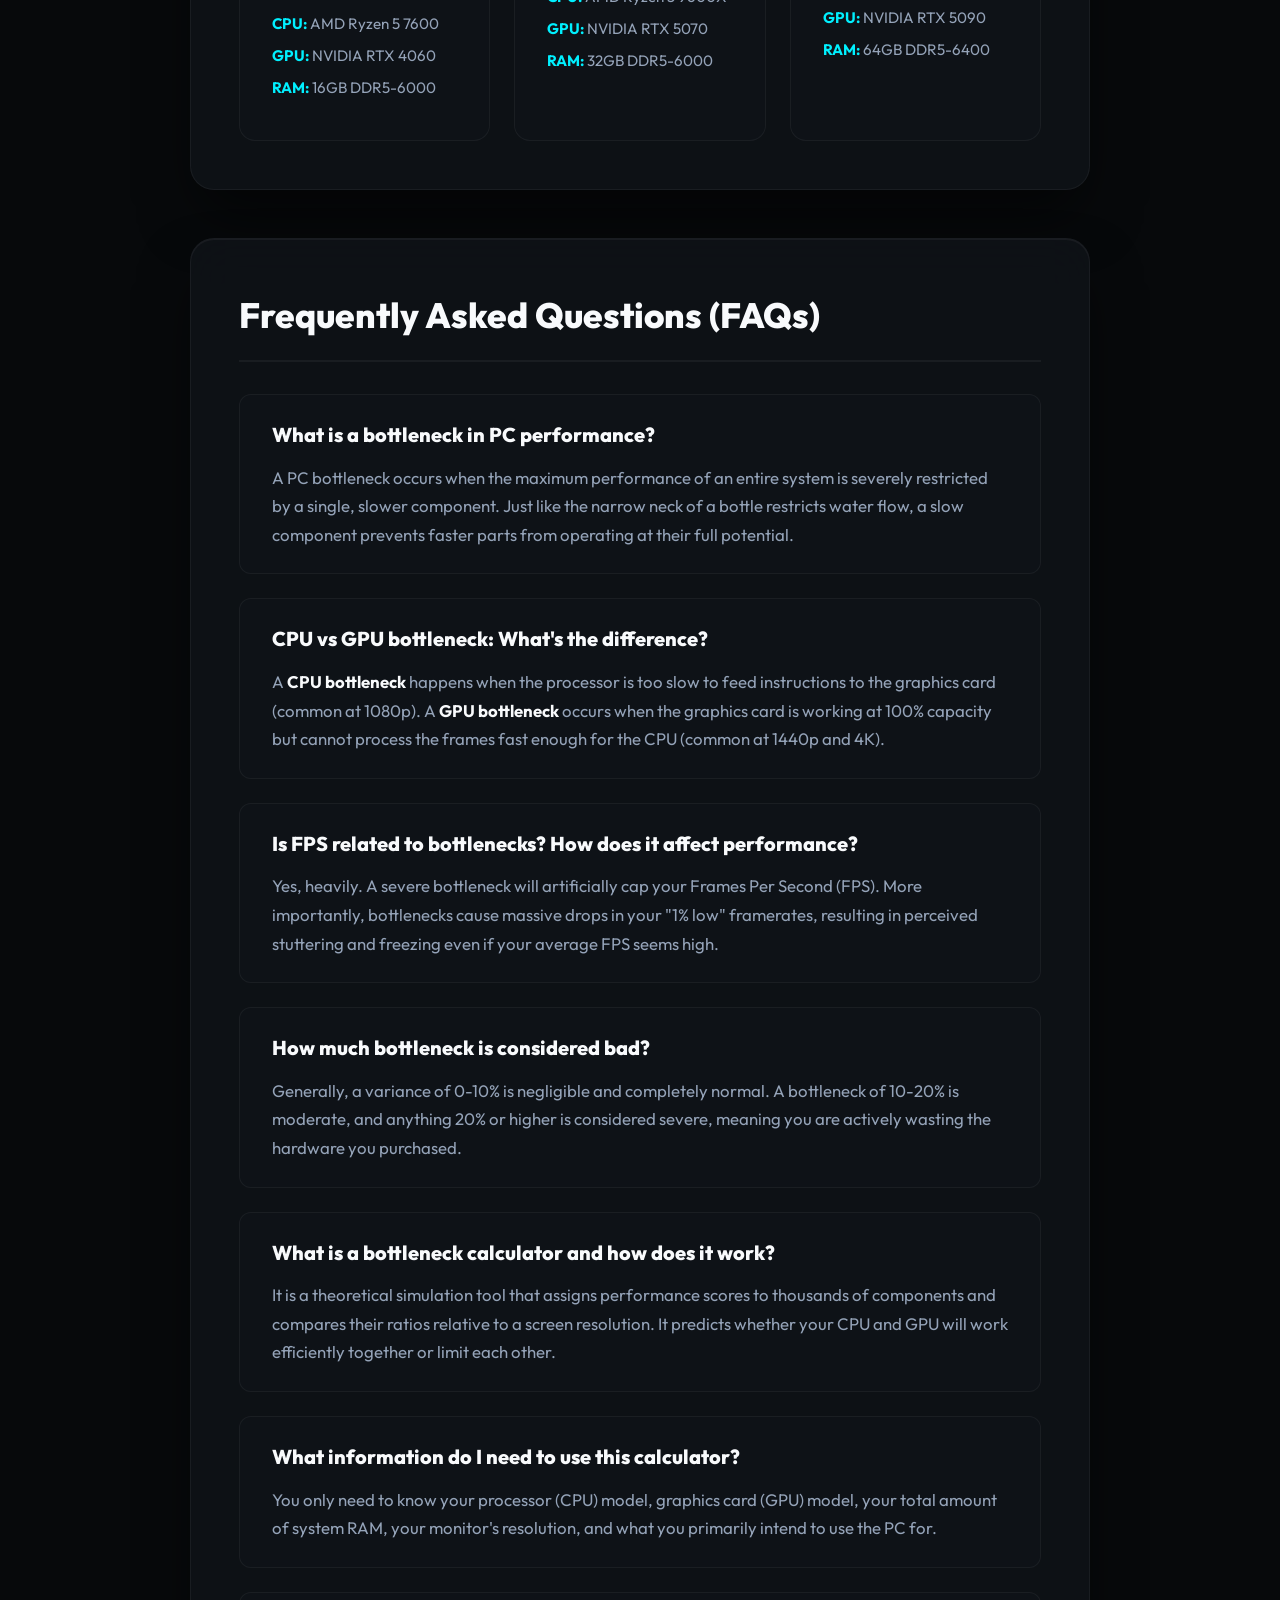
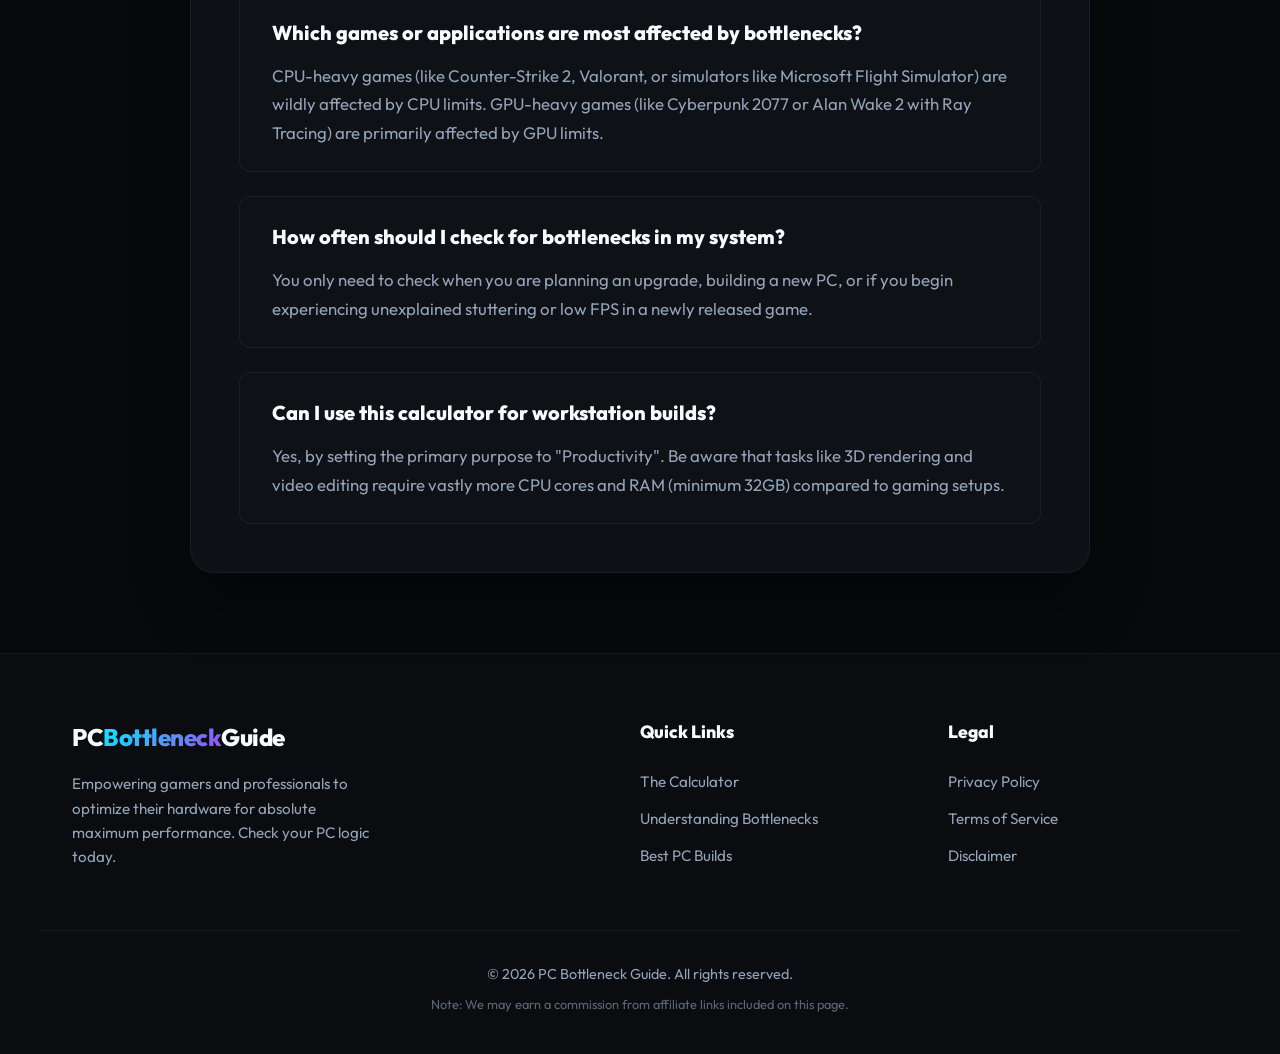
==== commit 5adb589b: "Update index.html" ====
--- a/index.html
+++ b/index.html
@@ -11,7 +11,7 @@
         content="Calculate PC bottlenecks and find out if your CPU, GPU, or RAM is holding your system back. Discover expert tips to optimize your build for gaming and productivity.">
 
     <!-- Technical & On-Page SEO -->
-    <link rel="canonical" href="https://getbottleneck.netlify.app/" />
+    <link rel="canonical" href="https://getbottleneck.netlify.app/" />
     <meta name="robots" content="index, follow, max-image-preview:large, max-snippet:-1, max-video-preview:-1" />
     <meta name="keywords"
         content="bottleneck calculator, pc bottleneck, cpu bottleneck, gpu bottleneck, pc build optimizer, gaming frame rate, computer bottleneck test">
@@ -22,9 +22,9 @@
     <meta property="og:title" content="PC Bottleneck Calculator: Check Your CPU & GPU Match" />
     <meta property="og:description"
         content="Calculate PC bottlenecks and find out if your CPU, GPU, or RAM is holding your system back. Discover expert tips to optimize your build." />
-    <meta property="og:url" content="https://getbottleneck.netlify.app/" />
+    <meta property="og:url" content="https://getbottleneck.netlify.app/" />
     <meta property="og:site_name" content="PC Bottleneck Guide" />
-    <meta property="og:image" content="https://getbottleneck.netlify.app/og-image.jpg" />
+    <meta property="og:image" content="https://getbottleneck.netlify.app/og-image.jpg" />
     <meta property="og:image:width" content="1200" />
     <meta property="og:image:height" content="630" />
 
@@ -33,7 +33,7 @@
     <meta name="twitter:title" content="PC Bottleneck Calculator: Check Your CPU & GPU Match" />
     <meta name="twitter:description"
         content="Calculate PC bottlenecks and find out if your CPU, GPU, or RAM is holding your system back." />
-    <meta name="twitter:image" content="https://getbottleneck.netlify.app/twitter-image.jpg" />
+    <meta name="twitter:image" content="https://getbottleneck.netlify.app/twitter-image.jpg" />
 
     <!-- Structured Data for FAQ E-E-A-T SEO -->
     <script type="application/ld+json">
@@ -60,36 +60,6 @@
       ]
     }
     </script>
-
-    <!-- WebSite Schema -->
-    <script type="application/ld+json">
-    {
-      "@context": "https://schema.org",
-      "@type": "WebSite",
-      "name": "PC Bottleneck Guide",
-      "url": "https://getbottleneck.netlify.app/",
-      "description": "Free PC bottleneck calculator. Check if your CPU, GPU, or RAM is limiting your gaming and productivity performance.",
-      "inLanguage": "en-US"
-    }
-    </script>
-
-    <!-- SoftwareApplication Schema -->
-    <script type="application/ld+json">
-    {
-      "@context": "https://schema.org",
-      "@type": "SoftwareApplication",
-      "name": "PC Bottleneck Calculator",
-      "applicationCategory": "UtilitiesApplication",
-      "operatingSystem": "Web",
-      "url": "https://getbottleneck.netlify.app/",
-      "description": "Calculate PC bottlenecks and find out if your CPU, GPU, or RAM is holding your system back.",
-      "offers": {
-        "@type": "Offer",
-        "price": "0",
-        "priceCurrency": "USD"
-      }
-    }
-    </script>
 </head>
 
 <body id="top">
@@ -596,4 +566,4 @@
     <script src="app.js"></script>
 </body>
 
-</html>+</html>
